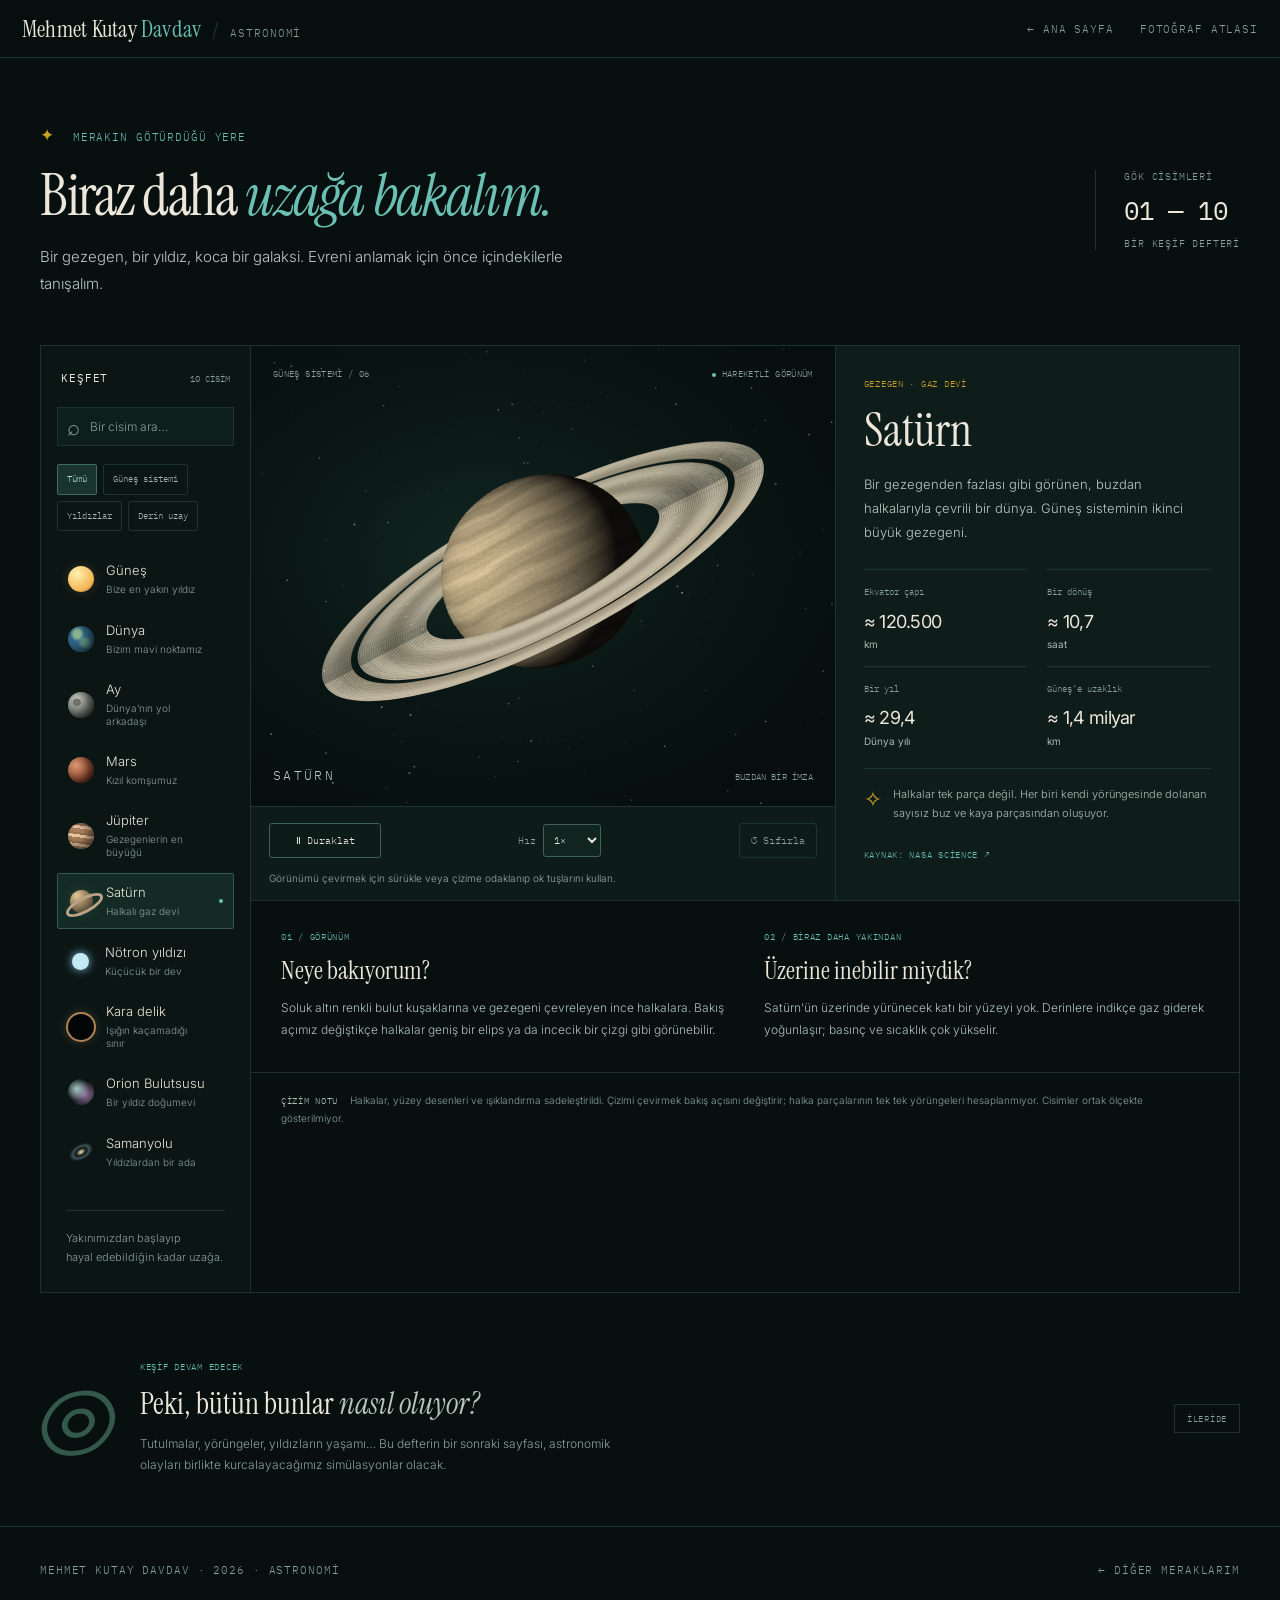
==== astronomi/index.html @ 4fe9de41 "Bağımsız animasyonlu astronomi bölümü ekle" ====
<!doctype html>
<html lang="tr">
<head>
  <meta charset="utf-8">
  <meta name="viewport" content="width=device-width,initial-scale=1">
  <meta name="description" content="Gezegenlerden galaksilere: gök cisimlerini hareketli, etkileşimli çizimler ve anlaşılır Türkçe açıklamalarla keşfet.">
  <meta name="theme-color" content="#07100F">
  <title>Astronomi — Kutay</title>
  <link rel="preconnect" href="https://fonts.googleapis.com">
  <link rel="preconnect" href="https://fonts.gstatic.com" crossorigin>
  <link href="https://fonts.googleapis.com/css2?family=IBM+Plex+Mono:wght@400;500&family=Instrument+Serif:ital@0;1&family=Inter:wght@300;400;500&display=swap" rel="stylesheet">
  <link rel="stylesheet" href="../ortak/tema.css">
  <link rel="stylesheet" href="astronomi.css">
  <script defer src="../ortak/ayarlar.js"></script>
  <script defer src="cisimler.js"></script>
  <script defer src="sahne.js"></script>
  <script defer src="astronomi.js"></script>
</head>
<body class="astronomi">
  <a class="astro-skip" href="#gozlem">Gözlem alanına geç</a>
  <header class="topbar">
    <span class="marka">
      <a class="wordmark" href="../index.html" id="wordmark">Kutay</a>
      <span class="sep">/</span>
      <span class="sayfa">Astronomi</span>
    </span>
    <nav class="mono" aria-label="Site">
      <a href="../index.html">← Ana sayfa</a>
      <a class="astro-atlas-link" href="../atlas/index.html">Fotoğraf atlası</a>
    </nav>
  </header>

  <main class="astro-main">
    <section class="astro-intro" aria-labelledby="astro-title">
      <div>
        <p class="mono astro-eyebrow"><span aria-hidden="true">✦</span> Merakın götürdüğü yere</p>
        <h1 id="astro-title">Biraz daha <em>uzağa bakalım.</em></h1>
        <p>Bir gezegen, bir yıldız, koca bir galaksi. Evreni anlamak için önce içindekilerle tanışalım.</p>
      </div>
      <div class="astro-edition mono"><span>GÖK CİSİMLERİ</span><strong>01 — 10</strong><span>Bir keşif defteri</span></div>
    </section>

    <section class="astro-workspace" aria-label="Gök cismi kütüphanesi">
      <aside class="astro-library" aria-labelledby="library-title">
        <div class="astro-library-heading"><h2 class="mono" id="library-title">Keşfet</h2><span class="mono" id="object-count" role="status">10 cisim</span></div>
        <label class="astro-sr-only" for="object-search">Gök cismi ara</label>
        <div class="astro-search"><span aria-hidden="true">⌕</span><input id="object-search" type="search" placeholder="Bir cisim ara…" autocomplete="off"></div>
        <div class="astro-filters" id="category-filters" aria-label="Cisim kategorileri"></div>
        <ul class="astro-object-list" id="object-list" aria-label="Gök cisimleri"></ul>
        <div class="astro-empty" id="empty-state" hidden><p>Bu aramada bir cisim bulunamadı.</p><button type="button" class="btn tiny" id="clear-filters">Aramayı temizle</button></div>
        <p class="astro-library-note">Yakınımızdan başlayıp<br>hayal edebildiğin kadar uzağa.</p>
      </aside>

      <div class="astro-observation" id="gozlem">
        <div class="astro-object-layout">
          <figure class="astro-figure">
            <div class="astro-stage" id="stage">
              <div class="astro-stage-top mono"><span id="scene-category">Güneş sistemi / 06</span><span class="astro-status" id="animation-status">Temsili görünüm</span></div>
              <div class="astro-poster" id="scene-poster" role="img" aria-label="Halkalarıyla Satürn'ün temsili çizimi"><span></span></div>
              <canvas id="space-canvas" width="640" height="540" tabindex="0" aria-label="Satürn'ün etkileşimli temsili görünümü" aria-describedby="scene-help model-note" hidden>Gök cisminin açıklaması ve özellikleri bu çizimin yanında yer alıyor.</canvas>
              <div class="astro-stage-bottom"><span class="mono" id="scene-name">SATÜRN</span><span class="mono" id="scene-caption">Halkalı gaz devi</span></div>
            </div>
            <figcaption class="astro-controls">
              <div class="astro-control-row">
                <button class="btn astro-play" id="toggle-animation" type="button" disabled>Animasyonu başlat</button>
                <label for="animation-speed">Hız <select id="animation-speed" disabled><option value="0.5">0,5×</option><option value="1" selected>1×</option><option value="2">2×</option></select></label>
                <button class="btn astro-reset" id="reset-view" type="button" disabled title="Başlangıç görünümüne dön">↺ Sıfırla</button>
              </div>
              <p id="scene-help">Görünümü çevirmek için sürükle veya çizime odaklanıp ok tuşlarını kullan.</p>
            </figcaption>
          </figure>

          <article class="astro-details" aria-labelledby="object-title">
            <p class="mono astro-object-type" id="object-type">Gezegen · gaz devi</p>
            <h2 id="object-title">Satürn</h2>
            <p class="astro-object-intro" id="object-intro">Bir gezegenden fazlası gibi görünen, buzdan halkalarıyla çevrili bir dünya. Güneş sisteminin ikinci büyük gezegeni.</p>
            <dl class="astro-facts" id="object-facts">
              <div><dt>Ekvator çapı</dt><dd>≈ 120.500 <small>km</small></dd></div>
              <div><dt>Bir dönüş</dt><dd>≈ 10,7 <small>saat</small></dd></div>
              <div><dt>Bir yıl</dt><dd>≈ 29,4 <small>Dünya yılı</small></dd></div>
              <div><dt>Güneş’e uzaklık</dt><dd>≈ 1,4 milyar <small>km</small></dd></div>
            </dl>
            <div class="astro-fact-note"><span aria-hidden="true">✧</span><p id="object-highlight">Halkalar tek parça değil. Her biri kendi yörüngesinde dolanan sayısız buz ve kaya parçasından oluşuyor.</p></div>
            <a class="astro-source mono" id="object-source" href="https://science.nasa.gov/saturn/facts/" target="_blank" rel="noopener noreferrer">Kaynak: NASA Science ↗</a>
          </article>
        </div>

        <div class="astro-reading">
          <section aria-labelledby="appearance-title"><p class="mono astro-section-index">01 / Görünüm</p><h3 id="appearance-title">Neye bakıyorum?</h3><p id="object-appearance">Soluk altın renkli bulut kuşaklarına ve gezegeni çevreleyen ince halkalara. Halkaların eğimi, onları bazen geniş bir elips, bazen incecik bir çizgi gibi görmemize neden olur.</p></section>
          <section aria-labelledby="explanation-title"><p class="mono astro-section-index">02 / Biraz daha yakından</p><h3 id="explanation-title">Üzerine inebilir miydik?</h3><p id="object-explanation">Satürn’ün üzerinde yürünecek katı bir yüzeyi yok. Derinlere indikçe gaz giderek yoğunlaşır; basınç ve sıcaklık çok yükselir.</p></section>
        </div>
        <p class="astro-model-note" id="model-note"><span class="mono">Çizim notu</span> <span id="object-model-note">Renkler, boyutlar ve hareketler anlatım için sadeleştirildi. Cisimler ortak ölçekte değil; hızlar gerçek zamanlı değil.</span></p>
        <p class="astro-sr-only" id="selection-status" role="status" aria-live="polite"></p>
      </div>
    </section>

    <noscript><p class="astro-notice">Şu anda Satürn’ün sabit çizimi ve bilgileri açık. Diğer cisimleri seçmek ve animasyonları çalıştırmak için tarayıcında JavaScript’i etkinleştir.</p></noscript>
    <section class="astro-future" aria-labelledby="future-title">
      <span class="astro-orbits" aria-hidden="true">◎</span>
      <div><p class="mono">Keşif devam edecek</p><h2 id="future-title">Peki, bütün bunlar <em>nasıl oluyor?</em></h2><p>Tutulmalar, yörüngeler, yıldızların yaşamı… Bu defterin bir sonraki sayfası, astronomik olayları birlikte kurcalayacağımız simülasyonlar olacak.</p></div>
      <span class="mono astro-coming">İleride</span>
    </section>
  </main>
  <footer class="astro-footer"><span class="mono" id="astro-credit">Kutay · Astronomi</span><a class="mono" href="../index.html">← Diğer meraklarım</a></footer>
</body>
</html>
---- ortak/tema.css ----
/* ============================================================
   ORTAK TEMA
   Sitedeki her sayfa ve her araç bunu kullanır.
   Yeni bir araç eklerken sadece şu satırı koy:
     <link rel="stylesheet" href="../ortak/tema.css">
   ============================================================ */

:root{
  --void:#07100F;
  --ground:#0C1918;
  --line:#1E3230;
  --paper:#ECE7DA;
  --muted:#8AA09C;
  --hydro:#6BC0B4;
  --gold:#C9A227;
  --yesil:#5FBF6A;
  --nav-h:58px;
  --grain:url("data:image/svg+xml,%3Csvg xmlns='http://www.w3.org/2000/svg' width='140' height='140'%3E%3Cfilter id='n'%3E%3CfeTurbulence type='fractalNoise' baseFrequency='0.9' numOctaves='3'/%3E%3C/filter%3E%3Crect width='140' height='140' filter='url(%23n)' opacity='0.4'/%3E%3C/svg%3E");
}

*{box-sizing:border-box}
html{scroll-behavior:smooth}
html,body{margin:0;padding:0}
body{
  background:var(--void);
  color:var(--paper);
  font-family:"Inter",system-ui,sans-serif;
  font-weight:300;
  -webkit-font-smoothing:antialiased;
}
a{color:inherit}
::selection{background:var(--hydro);color:var(--void)}
:focus-visible{outline:2px solid var(--gold);outline-offset:3px}

/* --- yazı --- */
.mono{
  font-family:"IBM Plex Mono",ui-monospace,monospace;
  font-size:11px;letter-spacing:.08em;text-transform:uppercase;color:var(--muted);
}
.serif{font-family:"Instrument Serif",serif;font-weight:400}
.tag{color:var(--gold)}

/* --- üst çubuk --- */
.topbar{
  position:sticky;top:0;z-index:600;height:var(--nav-h);
  display:flex;align-items:center;justify-content:space-between;
  padding:0 22px;background:rgba(7,16,15,.86);backdrop-filter:blur(10px);
  border-bottom:1px solid var(--line);
}
.wordmark{font-family:"Instrument Serif",serif;font-size:23px;letter-spacing:.01em;text-decoration:none}
.wordmark em{font-style:normal;color:var(--hydro)}
.marka{display:flex;align-items:baseline;gap:11px;min-width:0}
.marka .sep{color:var(--line);font-size:20px;flex:none}
.marka .sayfa{font-family:"IBM Plex Mono",ui-monospace,monospace;font-size:11px;letter-spacing:.08em;
  text-transform:uppercase;color:var(--muted);white-space:nowrap}
.topbar nav{display:flex;gap:26px}
.topbar nav a{text-decoration:none;transition:color .2s}
.topbar nav a:hover{color:var(--hydro)}
.topbar nav a[aria-current="page"]{color:var(--paper)}

/* --- düğmeler --- */
.btn{
  font-family:"IBM Plex Mono",monospace;font-size:11px;letter-spacing:.08em;text-transform:uppercase;
  background:none;border:1px solid var(--line);color:var(--muted);border-radius:999px;
  padding:9px 16px;cursor:pointer;transition:.18s;text-decoration:none;display:inline-block;
}
.btn:hover{background:var(--paper);color:var(--void);border-color:var(--paper)}
.btn.filled{background:var(--hydro);border-color:var(--hydro);color:var(--void);font-weight:500}
.btn.filled:hover{background:var(--paper);border-color:var(--paper)}
.btn.tiny{padding:5px 11px;font-size:10px}
.btn:disabled{opacity:.5;cursor:default}

/* --- kart ızgarası: bölümler ve araçlar bunu kullanır --- */
.grid{
  display:grid;grid-template-columns:repeat(auto-fit,minmax(260px,1fr));
  gap:1px;background:var(--line);border:1px solid var(--line);
}
.cell{
  background:var(--ground);padding:26px 24px 30px;
  display:block;text-decoration:none;color:inherit;transition:background .2s;
}
a.cell:hover{background:#122423}
a.cell:hover .arrow{transform:translateX(5px)}
.arrow{display:inline-block;color:var(--hydro);transition:transform .2s}
.cell h3{font-size:17px;font-weight:400;margin:12px 0 8px}
.cell p{font-size:14px;line-height:1.6;color:var(--muted);margin:0}
.cell.is-soon{opacity:.5}
.cell.is-soon .tag{color:var(--muted)}

/* --- form alanları --- */
input,textarea{
  background:var(--ground);border:1px solid var(--line);color:var(--paper);
  border-radius:3px;padding:8px 11px;font:inherit;font-size:14px;width:100%;
}
input:focus,textarea:focus{border-color:var(--hydro);outline:none}
label{font-family:"IBM Plex Mono",monospace;font-size:10px;letter-spacing:.08em;text-transform:uppercase;color:var(--muted)}

/* --- alt bilgi --- */
footer{
  padding:36px 22px 60px;display:flex;flex-wrap:wrap;gap:16px;
  justify-content:space-between;border-top:1px solid var(--line);
}

/* --- harita (Leaflet kullanan her araç) --- */
.leaflet-tile-pane{filter:invert(1) hue-rotate(185deg) brightness(.93) contrast(.86) saturate(.55)}
.leaflet-container{background:var(--ground);font-family:"IBM Plex Mono",monospace}
.leaflet-control-attribution{background:rgba(7,16,15,.85)!important;color:var(--muted)!important;font-size:10px!important}
.leaflet-control-attribution a{color:var(--muted)!important}
.leaflet-bar a{background:var(--ground)!important;color:var(--paper)!important;border-color:var(--line)!important}

@media (max-width:640px){
  .wordmark{font-size:18px}
  .marka{gap:8px}
  .marka .sayfa{font-size:10px}
  .topbar{padding:0 16px;gap:12px}
  .topbar nav{gap:14px}
}

@media (prefers-reduced-motion:reduce){
  html{scroll-behavior:auto}
  *{transition:none!important;animation:none!important}
}
---- astronomi/astronomi.css ----
/* Yalnızca astronomi sayfası. Ortak tema ve fotoğraf sayfaları değişmez. */
.astronomi [hidden]{display:none!important}
.astronomi button,.astronomi select{font:inherit}
.astronomi button{touch-action:manipulation}
.astro-main,.astro-footer{max-width:1440px;margin:0 auto}
.astro-main{padding:0 40px}
.astro-skip{position:fixed;top:-80px;left:20px;z-index:1000;padding:12px;background:var(--paper);color:var(--void)}
.astro-skip:focus{top:10px}
.astro-sr-only{position:absolute;width:1px;height:1px;padding:0;margin:-1px;overflow:hidden;clip:rect(0,0,0,0);white-space:nowrap;border:0}
.astro-intro{display:flex;align-items:center;justify-content:space-between;gap:30px;padding:66px 0 48px}
.astro-eyebrow{margin:0 0 20px;color:var(--hydro)}
.astro-eyebrow span{margin-right:10px;color:var(--gold);font-size:17px}
.astro-intro h1{font-family:"Instrument Serif",Georgia,serif;font-size:clamp(42px,4.5vw,68px);font-weight:400;letter-spacing:-.025em;line-height:1.05;margin:0 0 18px}
.astro-intro h1 em{color:var(--hydro);font-weight:400}
.astro-intro p:not(.mono){font-size:15px;line-height:1.75;color:#B9C7C3;max-width:62ch;margin:0}
.astro-edition{display:flex;flex-direction:column;gap:10px;flex-shrink:0;padding-left:28px;border-left:1px solid var(--line);font-size:10px}
.astro-edition strong{font-size:26px;font-weight:400;color:var(--paper);letter-spacing:-.05em}
.astro-workspace{display:grid;grid-template-columns:210px minmax(0,1fr);border:1px solid var(--line);scroll-margin-top:80px}
.astro-library{padding:25px 16px;border-right:1px solid var(--line);background:#0A1514;min-width:0}
.astro-library-heading{display:flex;align-items:baseline;justify-content:space-between;gap:8px;margin:0 4px 22px}
.astro-library-heading h2{margin:0;color:var(--paper);font-weight:400}
.astro-library-heading span{font-size:9px;letter-spacing:0}
.astro-search{position:relative;margin-bottom:18px}
.astro-search>span{position:absolute;top:7px;left:10px;font-size:22px;color:var(--muted)}
.astro-search input{padding:11px 10px 11px 32px;border-radius:0;font-size:12px;background:#0E1E1C}
.astro-search input::placeholder{color:#8AA09C;opacity:1}
.astro-filters{display:flex;gap:6px;flex-wrap:wrap;margin-bottom:20px}
.astronomi .astro-filter{font-family:"IBM Plex Mono",monospace;font-size:9px;line-height:1.4;padding:8px 9px;border:1px solid var(--line);background:transparent;color:#A5B5B0;cursor:pointer;border-radius:2px}
.astro-filter:hover{border-color:var(--muted);color:var(--paper)}
.astronomi .astro-filter[aria-pressed="true"]{background:#19332E;border-color:#416C60;color:#A9E1D0}
.astro-object-list{list-style:none;margin:0;padding:0;display:flex;flex-direction:column;gap:4px}
.astro-object-list li{min-width:0}
.astronomi .astro-object-button{display:flex;align-items:center;gap:12px;width:100%;min-height:56px;padding:9px 10px;border:1px solid transparent;border-radius:2px;text-align:left;background:transparent;color:var(--paper);font-size:13px;cursor:pointer}
.astro-object-button:hover{background:#112420}
.astronomi .astro-object-button[aria-pressed="true"]{background:#142A25;border-color:#36594C}
.astro-object-button[aria-pressed="true"] .astro-mini{box-shadow:0 0 16px #AFCBAB24}
.astro-object-button>span:nth-child(2){min-width:0}
.astro-object-button small{display:block;font-size:10px;color:var(--muted);margin-top:5px;line-height:1.3}
.astro-selected-dot{margin-left:auto;flex:none;width:4px;height:4px;background:var(--hydro);border-radius:50%;opacity:0}
[aria-pressed="true"]>.astro-selected-dot{opacity:1}
.astro-mini{position:relative;flex:none;width:26px;height:26px;border-radius:50%;background:radial-gradient(circle at 30% 25%,#E5C593,#7F6B4C 55%,#181E18);box-shadow:inset -5px -3px 8px #0008}
.astro-mini[data-kind="sun"]{background:radial-gradient(circle at 35% 30%,#FFF1AF,#F4B758 65%,#B76828);box-shadow:0 0 12px #EBA35A30}
.astro-mini[data-kind="earth"]{background:radial-gradient(ellipse at 36% 30%,#8BB291 0 15%,transparent 30%),radial-gradient(ellipse at 65% 64%,#629789 0 15%,transparent 29%),#30698A}
.astro-mini[data-kind="moon"]{background:radial-gradient(circle at 34% 40%,#6F7470 0 16%,transparent 18%),radial-gradient(circle at 34% 25%,#C1C5B9,#686F69 65%,#18211D)}
.astro-mini[data-kind="mars"]{background:radial-gradient(circle at 30% 30%,#D99772,#994E34 60%,#281B16)}
.astro-mini[data-kind="jupiter"]{background:repeating-linear-gradient(8deg,#A9815B 0 4px,#E6C69F 4px 7px,#997050 7px 9px)}
.astro-mini[data-kind="saturn"]{width:23px;height:23px;margin-left:2px;margin-right:1px}
.astro-mini[data-kind="saturn"]::after{content:"";position:absolute;width:35px;height:10px;border:3px solid #B9A487;border-radius:50%;left:-6px;top:7px;transform:rotate(-28deg)}
.astro-mini[data-kind="neutron"]{width:17px;height:17px;margin:4px;background:#C3EAF4;box-shadow:0 0 10px #88BDDF}
.astro-mini[data-kind="blackhole"]{background:#010505;box-shadow:0 0 0 2px #B08257,0 0 12px #C2824F66}
.astro-mini[data-kind="nebula"]{background:radial-gradient(ellipse at 34% 38%,#A2C8C1,transparent 50%),radial-gradient(ellipse at 65% 60%,#926D98,transparent 65%);box-shadow:none}
.astro-mini[data-kind="galaxy"]{background:radial-gradient(ellipse,#F7E6BC,transparent 30%,#7C9A9E77 48%,transparent 70%);transform:rotate(-30deg) scaleY(.6);box-shadow:none}
.astro-library-note{font-size:11px;line-height:1.7;color:var(--muted);margin:30px 9px 0;padding-top:18px;border-top:1px solid var(--line)}
.astro-empty{font-size:12px;line-height:1.6;padding:6px}
.astro-observation{min-width:0;scroll-margin-top:76px}
.astro-object-layout{display:grid;grid-template-columns:minmax(0,1.45fr) minmax(280px,1fr)}
.astro-figure{margin:0;min-width:0;border-right:1px solid var(--line);display:flex;flex-direction:column}
.astro-stage{position:relative;min-height:425px;flex:1;overflow:hidden;background:radial-gradient(ellipse at 40% 45%,#122521 0,#0A1715 40%,#060F0E 80%)}
.astro-stage-top,.astro-stage-bottom{position:absolute;left:22px;right:22px;display:flex;align-items:center;justify-content:space-between;gap:10px;z-index:1;pointer-events:none}
.astro-stage-top{top:22px;font-size:9px;letter-spacing:.04em}
.astro-status::before{content:"";display:inline-block;width:4px;height:4px;background:var(--hydro);margin-right:6px;border-radius:50%}
.astro-stage-bottom{bottom:22px;align-items:baseline}
.astro-stage-bottom>span:first-child{color:#BCCBC2;font-size:13px;letter-spacing:.18em}
.astro-stage-bottom>span:last-child{font-size:9px;letter-spacing:.02em;text-align:right;max-width:50%}
#space-canvas{display:block;width:100%;height:100%;position:absolute;inset:0;cursor:grab;touch-action:pan-y}
#space-canvas:active{cursor:grabbing}
#space-canvas:focus-visible{outline-offset:-5px}
.astro-poster{position:absolute;inset:0;display:grid;place-items:center}
.astro-poster p{max-width:35ch;padding:24px;font-size:14px;line-height:1.8;color:var(--muted);text-align:center}
.astro-poster>span{width:38%;aspect-ratio:1;border-radius:50%;background:repeating-linear-gradient(8deg,#D4BB8C 0 8px,#BFAC89 9px 12px,#AFA283 13px 16px);box-shadow:inset -30px -25px 55px #000B;transform:rotate(-24deg);position:relative}
.astro-poster>span::after{content:"";position:absolute;inset:30% -56%;border:22px solid #BBAE8B;border-radius:50%;box-shadow:0 0 0 3px #83785D,inset 0 0 0 3px #D2C7AA}
.astro-controls{padding:16px 18px 14px;background:#0D1C19;border-top:1px solid var(--line)}
.astro-control-row{display:flex;align-items:center;justify-content:space-between;gap:8px;flex-wrap:wrap}
.astronomi .astro-controls button{font-family:"IBM Plex Mono",monospace;font-size:10px;letter-spacing:0;padding:9px 11px;text-transform:none;border-radius:3px;min-height:35px}
.astronomi .astro-play{color:var(--paper);border-color:#3F6256;min-width:112px}
.astro-controls label{display:flex;align-items:center;gap:7px;letter-spacing:0;font-size:10px;text-transform:none}
.astronomi .astro-controls select{color:var(--paper);background:#10251F;border:1px solid #3F6256;border-radius:3px;font-family:"IBM Plex Mono",monospace;font-size:10px;padding:8px 6px;cursor:pointer}
.astro-controls p{font-size:10px;line-height:1.6;color:#9BADAA;margin:12px 0 0}
.astro-details{background:#0E1D1A;padding:32px 28px;min-width:0}
.astro-object-type{font-size:9px;color:var(--gold);letter-spacing:.08em;margin:0 0 18px}
.astro-details h2{font-family:"Instrument Serif",Georgia,serif;font-weight:400;font-size:clamp(38px,3.7vw,54px);line-height:1;margin:0 0 18px;overflow-wrap:break-word}
.astro-object-intro{font-size:13px;line-height:1.85;color:#BAC9C2;margin:0 0 25px}
.astro-facts{display:grid;grid-template-columns:1fr 1fr;gap:0 20px;margin:0}
.astro-facts>div{padding:15px 0;border-top:1px solid var(--line);min-width:0}
.astro-facts dt{font-family:"IBM Plex Mono",monospace;font-size:9px;color:var(--muted);margin-bottom:9px;line-height:1.6}
.astro-facts dd{font-size:18px;line-height:1.4;font-weight:400;margin:0;letter-spacing:-.04em;overflow-wrap:anywhere}
.astro-facts small{display:block;color:#A6B9B0;font-size:10px;letter-spacing:0;margin-top:3px}
.astro-fact-note{display:flex;gap:11px;padding:16px 0 18px;margin-top:5px;border-top:1px solid var(--line)}
.astro-fact-note>span{color:var(--gold);font-size:22px;line-height:1.3}
.astro-fact-note p{font-size:11px;line-height:1.8;color:#ACBFB5;margin:0}
.astro-source{font-size:9px;text-decoration:none;color:var(--hydro);display:inline-block;padding:5px 0;line-height:1.6}
.astro-source:hover{text-decoration:underline}
.astro-reading{display:grid;grid-template-columns:1fr 1fr;gap:38px;padding:30px;border-top:1px solid var(--line)}
.astro-section-index{color:var(--hydro);font-size:9px;margin:0 0 12px}
.astro-reading h3{font-family:"Instrument Serif",Georgia,serif;font-size:25px;font-weight:400;margin:0 0 10px}
.astro-reading section>p:last-child{color:#AFC0B8;font-size:12px;line-height:1.9;margin:0}
.astro-model-note{font-size:10px;line-height:1.8;color:#8CA399;margin:0;padding:18px 30px;border-top:1px solid var(--line)}
.astro-model-note .mono{color:#ABBFB4;font-size:9px;margin-right:9px}
.astro-future{display:flex;gap:30px;align-items:center;padding:44px 0 50px;margin-top:24px}
.astro-orbits{font-family:Georgia,serif;flex:none;font-size:80px;line-height:1;color:#34594B;transform:rotate(-30deg) scaleX(1.25)}
.astro-future .mono{font-size:9px;margin:0 0 12px;color:var(--hydro)}
.astro-future h2{font-family:"Instrument Serif",Georgia,serif;font-size:30px;font-weight:400;margin:0 0 10px}
.astro-future h2 em{font-weight:400;color:#B6C6BA}
.astro-future p:not(.mono){color:var(--muted);font-size:12px;line-height:1.8;max-width:72ch;margin:0}
.astro-future .astro-coming{margin:0 0 0 auto;border:1px solid var(--line);padding:8px 12px;color:var(--muted);flex:none}
.astro-footer{padding-left:40px;padding-right:40px}
.astro-footer a{text-decoration:none}
.astronomi .marka{overflow:hidden}
.astronomi .wordmark{white-space:nowrap;overflow:hidden;text-overflow:ellipsis}
.astronomi .topbar nav{flex-shrink:0}
.astro-notice{padding:20px;border:1px solid var(--line);font-size:14px;line-height:1.8}
@media(min-width:1500px){.astro-stage{min-height:495px}.astro-details{padding:38px 32px}}
@media(max-width:1190px){.astro-main{padding:0 24px}.astro-workspace{grid-template-columns:185px minmax(0,1fr)}.astro-library{padding:22px 12px}.astro-object-layout{grid-template-columns:minmax(0,1fr)}.astro-figure{border-right:0}.astro-stage{min-height:430px}.astro-details{border-top:1px solid var(--line)}.astro-details h2{font-size:44px}.astro-facts{grid-template-columns:repeat(4,1fr)}.astro-details{padding:28px}.astro-object-intro{max-width:65ch}.astro-fact-note{padding-bottom:10px}.astro-object-button small{font-size:9px}.astro-object-button{gap:10px}.astro-reading{gap:25px;padding:28px}}
@media(max-width:700px){.astro-main{padding:0 16px}.astro-atlas-link{display:none}.astronomi .marka .sayfa{font-size:9px}.astronomi .wordmark{font-size:17px}.astronomi .topbar nav{font-size:9px}.astro-intro{padding:40px 0 30px}.astro-intro h1{font-size:46px;max-width:12ch;line-height:1.02}.astro-intro h1 em{display:block}.astro-intro p:not(.mono){font-size:13px;max-width:42ch}.astro-eyebrow{font-size:9px;margin-bottom:17px}.astro-edition{display:none}.astro-workspace{grid-template-columns:minmax(0,1fr)}.astro-library{padding:18px 14px 12px;border-right:0;border-bottom:1px solid var(--line)}.astro-library-heading{margin-bottom:14px}.astro-search{margin-bottom:12px}.astro-filters{margin-bottom:13px}.astronomi .astro-filter{padding:9px 10px}.astro-object-list{flex-direction:row;overflow-x:auto;padding-bottom:8px;scrollbar-color:#36594C #0A1514;scrollbar-width:thin}.astro-object-list li{flex:none}.astronomi .astro-object-button{min-width:115px;min-height:53px;padding:8px 12px}.astro-object-button small,.astro-selected-dot{display:none}.astro-library-note{display:none}.astro-stage{min-height:360px}.astro-stage-top,.astro-stage-bottom{left:17px;right:17px}.astro-stage-top{font-size:8px}.astro-details{padding:26px 20px}.astro-details h2{font-size:46px}.astro-facts{grid-template-columns:1fr 1fr}.astro-facts dd{font-size:20px}.astro-object-intro{font-size:13px}.astro-reading{grid-template-columns:1fr;gap:25px;padding:25px 20px}.astro-model-note{padding:18px 20px}.astro-future{gap:16px;align-items:flex-start;padding:24px 0 35px}.astro-orbits{font-size:44px;margin-top:20px}.astro-future h2{font-size:26px}.astro-future .astro-coming{display:none}.astro-footer{padding:28px 16px;gap:18px}.astro-footer .mono{font-size:9px}.astro-controls{padding:14px 12px}.astronomi .astro-controls button{font-size:9px;padding:9px}.astronomi .astro-play{min-width:105px}.astro-control-row{gap:5px}}
@media(prefers-reduced-motion:reduce){.astronomi{scroll-behavior:auto}.astro-observation{scroll-behavior:auto}}
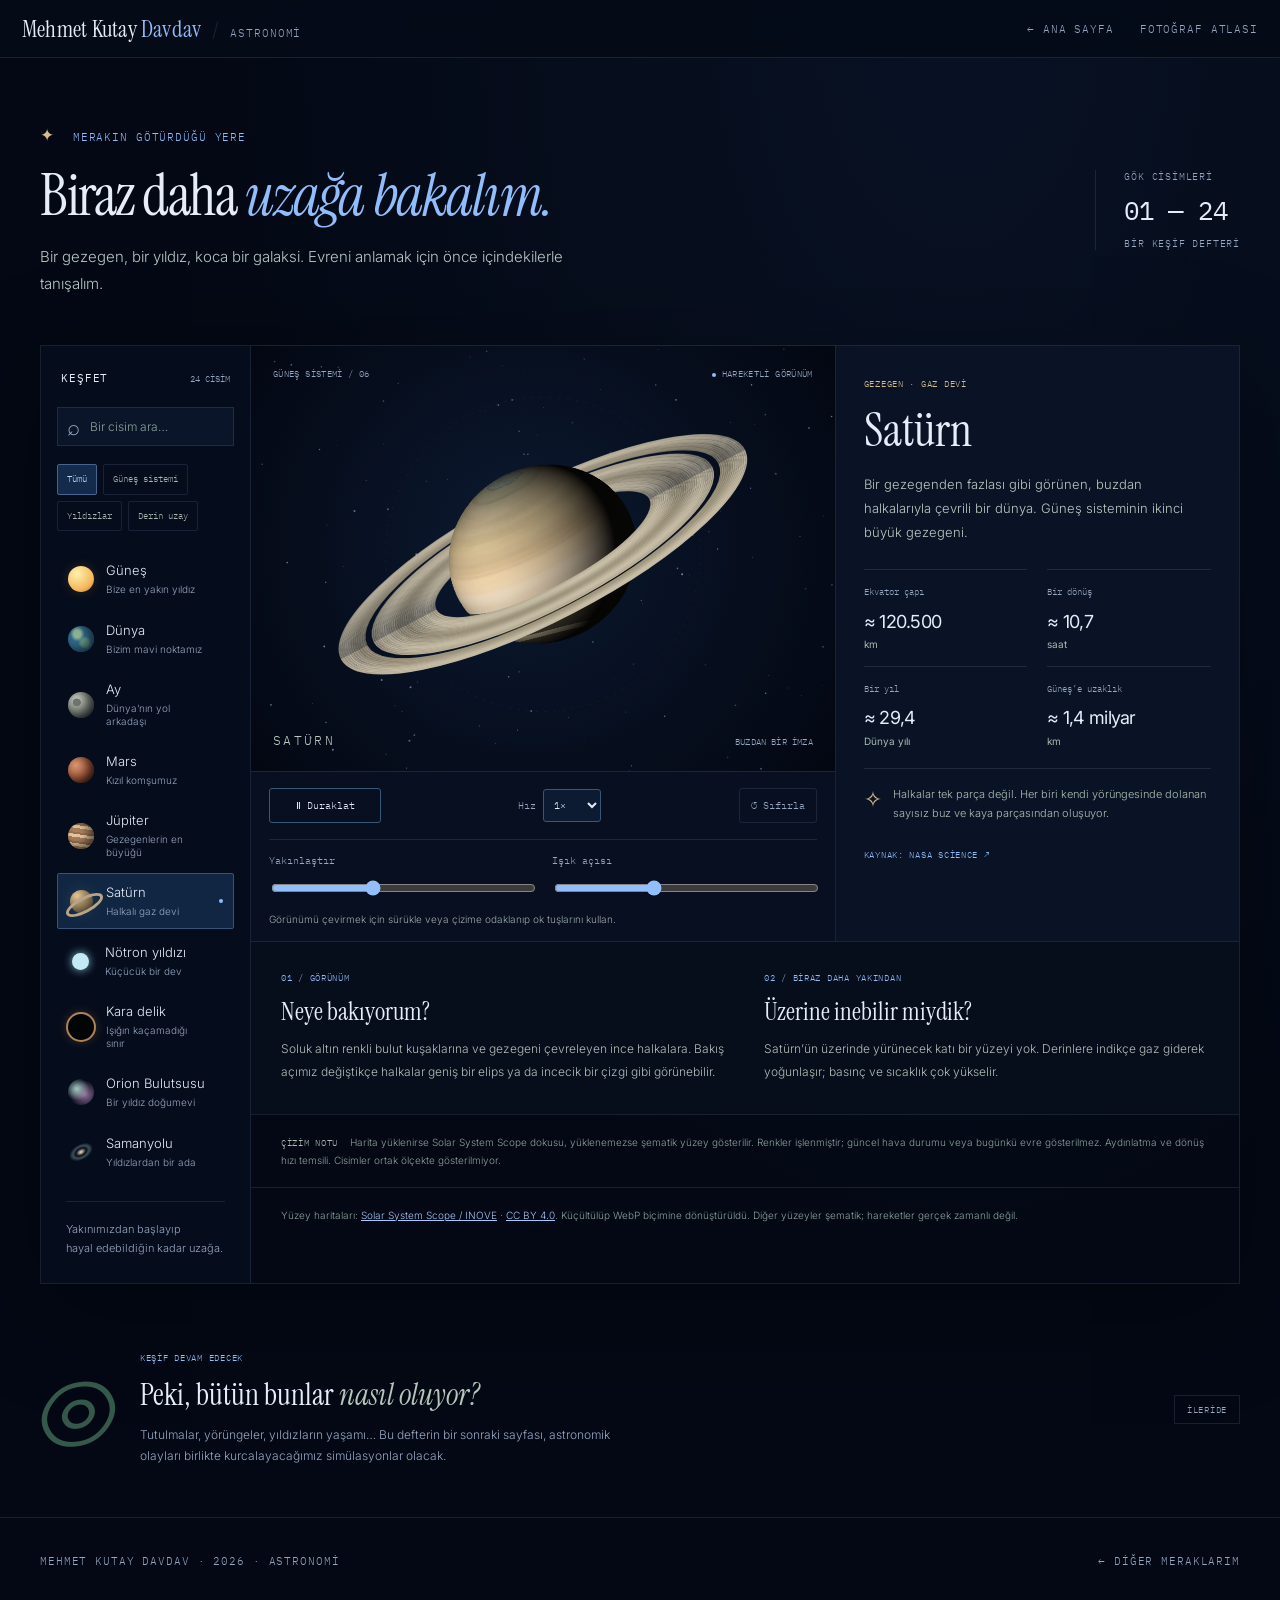
==== commit d2bc951a: "Astronomi: 24 cisim, yüzey haritaları ve derin uzay teması" ====
--- a/astronomi/index.html
+++ b/astronomi/index.html
@@ -4,7 +4,7 @@
   <meta charset="utf-8">
   <meta name="viewport" content="width=device-width,initial-scale=1">
   <meta name="description" content="Gezegenlerden galaksilere: gök cisimlerini hareketli, etkileşimli çizimler ve anlaşılır Türkçe açıklamalarla keşfet.">
-  <meta name="theme-color" content="#07100F">
+  <meta name="theme-color" content="#030814">
   <title>Astronomi — Kutay</title>
   <link rel="preconnect" href="https://fonts.googleapis.com">
   <link rel="preconnect" href="https://fonts.gstatic.com" crossorigin>
@@ -13,6 +13,7 @@
   <link rel="stylesheet" href="astronomi.css">
   <script defer src="../ortak/ayarlar.js"></script>
   <script defer src="cisimler.js"></script>
+  <script defer src="dokular.js"></script>
   <script defer src="sahne.js"></script>
   <script defer src="astronomi.js"></script>
 </head>
@@ -37,12 +38,12 @@
         <h1 id="astro-title">Biraz daha <em>uzağa bakalım.</em></h1>
         <p>Bir gezegen, bir yıldız, koca bir galaksi. Evreni anlamak için önce içindekilerle tanışalım.</p>
       </div>
-      <div class="astro-edition mono"><span>GÖK CİSİMLERİ</span><strong>01 — 10</strong><span>Bir keşif defteri</span></div>
+      <div class="astro-edition mono"><span>GÖK CİSİMLERİ</span><strong id="catalog-total">01 — 24</strong><span>Bir keşif defteri</span></div>
     </section>
 
     <section class="astro-workspace" aria-label="Gök cismi kütüphanesi">
       <aside class="astro-library" aria-labelledby="library-title">
-        <div class="astro-library-heading"><h2 class="mono" id="library-title">Keşfet</h2><span class="mono" id="object-count" role="status">10 cisim</span></div>
+        <div class="astro-library-heading"><h2 class="mono" id="library-title">Keşfet</h2><span class="mono" id="object-count" role="status">24 cisim</span></div>
         <label class="astro-sr-only" for="object-search">Gök cismi ara</label>
         <div class="astro-search"><span aria-hidden="true">⌕</span><input id="object-search" type="search" placeholder="Bir cisim ara…" autocomplete="off"></div>
         <div class="astro-filters" id="category-filters" aria-label="Cisim kategorileri"></div>
@@ -65,6 +66,10 @@
                 <button class="btn astro-play" id="toggle-animation" type="button" disabled>Animasyonu başlat</button>
                 <label for="animation-speed">Hız <select id="animation-speed" disabled><option value="0.5">0,5×</option><option value="1" selected>1×</option><option value="2">2×</option></select></label>
                 <button class="btn astro-reset" id="reset-view" type="button" disabled title="Başlangıç görünümüne dön">↺ Sıfırla</button>
+              </div>
+              <div class="astro-adjustments">
+                <label>Yakınlaştır <input id="scene-zoom" type="range" min="0.7" max="1.5" step="0.05" value="1" disabled></label>
+                <label id="phase-control">Işık açısı <input id="scene-phase" type="range" min="-2.5" max="2.5" step="0.05" value="-0.65" disabled></label>
               </div>
               <p id="scene-help">Görünümü çevirmek için sürükle veya çizime odaklanıp ok tuşlarını kullan.</p>
             </figcaption>
@@ -90,7 +95,8 @@
           <section aria-labelledby="explanation-title"><p class="mono astro-section-index">02 / Biraz daha yakından</p><h3 id="explanation-title">Üzerine inebilir miydik?</h3><p id="object-explanation">Satürn’ün üzerinde yürünecek katı bir yüzeyi yok. Derinlere indikçe gaz giderek yoğunlaşır; basınç ve sıcaklık çok yükselir.</p></section>
         </div>
         <p class="astro-model-note" id="model-note"><span class="mono">Çizim notu</span> <span id="object-model-note">Renkler, boyutlar ve hareketler anlatım için sadeleştirildi. Cisimler ortak ölçekte değil; hızlar gerçek zamanlı değil.</span></p>
-        <p class="astro-sr-only" id="selection-status" role="status" aria-live="polite"></p>
+        <p class="astro-model-note">Yüzey haritaları: <a href="https://www.solarsystemscope.com/textures/" target="_blank" rel="noopener noreferrer">Solar System Scope / INOVE</a> · <a href="https://creativecommons.org/licenses/by/4.0/">CC BY 4.0</a>. Küçültülüp WebP biçimine dönüştürüldü. Diğer yüzeyler şematik; hareketler gerçek zamanlı değil.</p>
+        <p class="astro-sr-only" id="selection-status"  role="status" aria-live="polite"></p>
       </div>
     </section>
 
--- a/astronomi/astronomi.css
+++ b/astronomi/astronomi.css
@@ -16,23 +16,23 @@
 .astro-edition{display:flex;flex-direction:column;gap:10px;flex-shrink:0;padding-left:28px;border-left:1px solid var(--line);font-size:10px}
 .astro-edition strong{font-size:26px;font-weight:400;color:var(--paper);letter-spacing:-.05em}
 .astro-workspace{display:grid;grid-template-columns:210px minmax(0,1fr);border:1px solid var(--line);scroll-margin-top:80px}
-.astro-library{padding:25px 16px;border-right:1px solid var(--line);background:#0A1514;min-width:0}
+.astro-library{padding:25px 16px;border-right:1px solid var(--line);background:#050C1B;min-width:0}
 .astro-library-heading{display:flex;align-items:baseline;justify-content:space-between;gap:8px;margin:0 4px 22px}
 .astro-library-heading h2{margin:0;color:var(--paper);font-weight:400}
 .astro-library-heading span{font-size:9px;letter-spacing:0}
 .astro-search{position:relative;margin-bottom:18px}
 .astro-search>span{position:absolute;top:7px;left:10px;font-size:22px;color:var(--muted)}
-.astro-search input{padding:11px 10px 11px 32px;border-radius:0;font-size:12px;background:#0E1E1C}
+.astro-search input{padding:11px 10px 11px 32px;border-radius:0;font-size:12px;background:#0B1529}
 .astro-search input::placeholder{color:#8AA09C;opacity:1}
 .astro-filters{display:flex;gap:6px;flex-wrap:wrap;margin-bottom:20px}
 .astronomi .astro-filter{font-family:"IBM Plex Mono",monospace;font-size:9px;line-height:1.4;padding:8px 9px;border:1px solid var(--line);background:transparent;color:#A5B5B0;cursor:pointer;border-radius:2px}
 .astro-filter:hover{border-color:var(--muted);color:var(--paper)}
-.astronomi .astro-filter[aria-pressed="true"]{background:#19332E;border-color:#416C60;color:#A9E1D0}
+.astronomi .astro-filter[aria-pressed="true"]{background:#142B4B;border-color:#44668C;color:#B9DAFF}
 .astro-object-list{list-style:none;margin:0;padding:0;display:flex;flex-direction:column;gap:4px}
 .astro-object-list li{min-width:0}
 .astronomi .astro-object-button{display:flex;align-items:center;gap:12px;width:100%;min-height:56px;padding:9px 10px;border:1px solid transparent;border-radius:2px;text-align:left;background:transparent;color:var(--paper);font-size:13px;cursor:pointer}
-.astro-object-button:hover{background:#112420}
-.astronomi .astro-object-button[aria-pressed="true"]{background:#142A25;border-color:#36594C}
+.astro-object-button:hover{background:#0D1E36}
+.astronomi .astro-object-button[aria-pressed="true"]{background:#112642;border-color:#345578}
 .astro-object-button[aria-pressed="true"] .astro-mini{box-shadow:0 0 16px #AFCBAB24}
 .astro-object-button>span:nth-child(2){min-width:0}
 .astro-object-button small{display:block;font-size:10px;color:var(--muted);margin-top:5px;line-height:1.3}
@@ -55,7 +55,7 @@
 .astro-observation{min-width:0;scroll-margin-top:76px}
 .astro-object-layout{display:grid;grid-template-columns:minmax(0,1.45fr) minmax(280px,1fr)}
 .astro-figure{margin:0;min-width:0;border-right:1px solid var(--line);display:flex;flex-direction:column}
-.astro-stage{position:relative;min-height:425px;flex:1;overflow:hidden;background:radial-gradient(ellipse at 40% 45%,#122521 0,#0A1715 40%,#060F0E 80%)}
+.astro-stage{position:relative;min-height:425px;flex:1;overflow:hidden;background:radial-gradient(ellipse at 40% 45%,#12213D 0,#070F22 40%,#020610 80%)}
 .astro-stage-top,.astro-stage-bottom{position:absolute;left:22px;right:22px;display:flex;align-items:center;justify-content:space-between;gap:10px;z-index:1;pointer-events:none}
 .astro-stage-top{top:22px;font-size:9px;letter-spacing:.04em}
 .astro-status::before{content:"";display:inline-block;width:4px;height:4px;background:var(--hydro);margin-right:6px;border-radius:50%}
@@ -69,14 +69,14 @@
 .astro-poster p{max-width:35ch;padding:24px;font-size:14px;line-height:1.8;color:var(--muted);text-align:center}
 .astro-poster>span{width:38%;aspect-ratio:1;border-radius:50%;background:repeating-linear-gradient(8deg,#D4BB8C 0 8px,#BFAC89 9px 12px,#AFA283 13px 16px);box-shadow:inset -30px -25px 55px #000B;transform:rotate(-24deg);position:relative}
 .astro-poster>span::after{content:"";position:absolute;inset:30% -56%;border:22px solid #BBAE8B;border-radius:50%;box-shadow:0 0 0 3px #83785D,inset 0 0 0 3px #D2C7AA}
-.astro-controls{padding:16px 18px 14px;background:#0D1C19;border-top:1px solid var(--line)}
+.astro-controls{padding:16px 18px 14px;background:#080F20;border-top:1px solid var(--line)}
 .astro-control-row{display:flex;align-items:center;justify-content:space-between;gap:8px;flex-wrap:wrap}
 .astronomi .astro-controls button{font-family:"IBM Plex Mono",monospace;font-size:10px;letter-spacing:0;padding:9px 11px;text-transform:none;border-radius:3px;min-height:35px}
-.astronomi .astro-play{color:var(--paper);border-color:#3F6256;min-width:112px}
+.astronomi .astro-play{color:var(--paper);border-color:#395878;min-width:112px}
 .astro-controls label{display:flex;align-items:center;gap:7px;letter-spacing:0;font-size:10px;text-transform:none}
-.astronomi .astro-controls select{color:var(--paper);background:#10251F;border:1px solid #3F6256;border-radius:3px;font-family:"IBM Plex Mono",monospace;font-size:10px;padding:8px 6px;cursor:pointer}
+.astronomi .astro-controls select{color:var(--paper);background:#0C1B32;border:1px solid #395878;border-radius:3px;font-family:"IBM Plex Mono",monospace;font-size:10px;padding:8px 6px;cursor:pointer}
 .astro-controls p{font-size:10px;line-height:1.6;color:#9BADAA;margin:12px 0 0}
-.astro-details{background:#0E1D1A;padding:32px 28px;min-width:0}
+.astro-details{background:#0A1325;padding:32px 28px;min-width:0}
 .astro-object-type{font-size:9px;color:var(--gold);letter-spacing:.08em;margin:0 0 18px}
 .astro-details h2{font-family:"Instrument Serif",Georgia,serif;font-weight:400;font-size:clamp(38px,3.7vw,54px);line-height:1;margin:0 0 18px;overflow-wrap:break-word}
 .astro-object-intro{font-size:13px;line-height:1.85;color:#BAC9C2;margin:0 0 25px}
@@ -111,5 +111,24 @@
 .astro-notice{padding:20px;border:1px solid var(--line);font-size:14px;line-height:1.8}
 @media(min-width:1500px){.astro-stage{min-height:495px}.astro-details{padding:38px 32px}}
 @media(max-width:1190px){.astro-main{padding:0 24px}.astro-workspace{grid-template-columns:185px minmax(0,1fr)}.astro-library{padding:22px 12px}.astro-object-layout{grid-template-columns:minmax(0,1fr)}.astro-figure{border-right:0}.astro-stage{min-height:430px}.astro-details{border-top:1px solid var(--line)}.astro-details h2{font-size:44px}.astro-facts{grid-template-columns:repeat(4,1fr)}.astro-details{padding:28px}.astro-object-intro{max-width:65ch}.astro-fact-note{padding-bottom:10px}.astro-object-button small{font-size:9px}.astro-object-button{gap:10px}.astro-reading{gap:25px;padding:28px}}
-@media(max-width:700px){.astro-main{padding:0 16px}.astro-atlas-link{display:none}.astronomi .marka .sayfa{font-size:9px}.astronomi .wordmark{font-size:17px}.astronomi .topbar nav{font-size:9px}.astro-intro{padding:40px 0 30px}.astro-intro h1{font-size:46px;max-width:12ch;line-height:1.02}.astro-intro h1 em{display:block}.astro-intro p:not(.mono){font-size:13px;max-width:42ch}.astro-eyebrow{font-size:9px;margin-bottom:17px}.astro-edition{display:none}.astro-workspace{grid-template-columns:minmax(0,1fr)}.astro-library{padding:18px 14px 12px;border-right:0;border-bottom:1px solid var(--line)}.astro-library-heading{margin-bottom:14px}.astro-search{margin-bottom:12px}.astro-filters{margin-bottom:13px}.astronomi .astro-filter{padding:9px 10px}.astro-object-list{flex-direction:row;overflow-x:auto;padding-bottom:8px;scrollbar-color:#36594C #0A1514;scrollbar-width:thin}.astro-object-list li{flex:none}.astronomi .astro-object-button{min-width:115px;min-height:53px;padding:8px 12px}.astro-object-button small,.astro-selected-dot{display:none}.astro-library-note{display:none}.astro-stage{min-height:360px}.astro-stage-top,.astro-stage-bottom{left:17px;right:17px}.astro-stage-top{font-size:8px}.astro-details{padding:26px 20px}.astro-details h2{font-size:46px}.astro-facts{grid-template-columns:1fr 1fr}.astro-facts dd{font-size:20px}.astro-object-intro{font-size:13px}.astro-reading{grid-template-columns:1fr;gap:25px;padding:25px 20px}.astro-model-note{padding:18px 20px}.astro-future{gap:16px;align-items:flex-start;padding:24px 0 35px}.astro-orbits{font-size:44px;margin-top:20px}.astro-future h2{font-size:26px}.astro-future .astro-coming{display:none}.astro-footer{padding:28px 16px;gap:18px}.astro-footer .mono{font-size:9px}.astro-controls{padding:14px 12px}.astronomi .astro-controls button{font-size:9px;padding:9px}.astronomi .astro-play{min-width:105px}.astro-control-row{gap:5px}}
+@media(max-width:700px){.astro-main{padding:0 16px}.astro-atlas-link{display:none}.astronomi .marka .sayfa{font-size:9px}.astronomi .wordmark{font-size:17px}.astronomi .topbar nav{font-size:9px}.astro-intro{padding:40px 0 30px}.astro-intro h1{font-size:46px;max-width:12ch;line-height:1.02}.astro-intro h1 em{display:block}.astro-intro p:not(.mono){font-size:13px;max-width:42ch}.astro-eyebrow{font-size:9px;margin-bottom:17px}.astro-edition{display:none}.astro-workspace{grid-template-columns:minmax(0,1fr)}.astro-library{padding:18px 14px 12px;border-right:0;border-bottom:1px solid var(--line)}.astro-library-heading{margin-bottom:14px}.astro-search{margin-bottom:12px}.astro-filters{margin-bottom:13px}.astronomi .astro-filter{padding:9px 10px}.astro-object-list{flex-direction:row;overflow-x:auto;padding-bottom:8px;scrollbar-color:#345578 #050C1B;scrollbar-width:thin}.astro-object-list li{flex:none}.astronomi .astro-object-button{min-width:115px;min-height:53px;padding:8px 12px}.astro-object-button small,.astro-selected-dot{display:none}.astro-library-note{display:none}.astro-stage{min-height:360px}.astro-stage-top,.astro-stage-bottom{left:17px;right:17px}.astro-stage-top{font-size:8px}.astro-details{padding:26px 20px}.astro-details h2{font-size:46px}.astro-facts{grid-template-columns:1fr 1fr}.astro-facts dd{font-size:20px}.astro-object-intro{font-size:13px}.astro-reading{grid-template-columns:1fr;gap:25px;padding:25px 20px}.astro-model-note{padding:18px 20px}.astro-future{gap:16px;align-items:flex-start;padding:24px 0 35px}.astro-orbits{font-size:44px;margin-top:20px}.astro-future h2{font-size:26px}.astro-future .astro-coming{display:none}.astro-footer{padding:28px 16px;gap:18px}.astro-footer .mono{font-size:9px}.astro-controls{padding:14px 12px}.astronomi .astro-controls button{font-size:9px;padding:9px}.astronomi .astro-play{min-width:105px}.astro-control-row{gap:5px}}
 @media(prefers-reduced-motion:reduce){.astronomi{scroll-behavior:auto}.astro-observation{scroll-behavior:auto}}
+
+/* Astronomy alone uses the deeper blue-black palette. */
+body.astronomi{--void:#030814;--paper:#E6EDF9;--muted:#96A7C2;--hydro:#91BDFA;--gold:#D6BD90;--line:#A4BEF021;background:radial-gradient(ellipse at 75% 0%,#10203C66,transparent 55%),#030814;color:var(--paper)}
+.astronomi .topbar{background:#050B18E8;border-color:var(--line)}
+.astronomi .astro-workspace{box-shadow:0 25px 100px #0005}
+.astronomi .astro-reading{background:#060D1B}
+.astronomi .astro-model-note a{color:#A6C8F7}
+.astro-adjustments{display:grid;grid-template-columns:1fr 1fr;gap:18px;margin-top:16px;padding-top:14px;border-top:1px solid var(--line)}
+.astro-adjustments label{flex-direction:column;align-items:stretch;gap:10px}
+.astronomi input[type=range]{width:100%;min-width:0;accent-color:#92BFFC;padding:0;cursor:pointer}
+.astronomi .astro-object-list{scrollbar-color:#345578 #050C1B;scrollbar-width:thin}
+@media(min-width:701px){.astronomi .astro-object-list{max-height:620px;overflow-y:auto;overscroll-behavior:contain}}
+.astro-mini[data-kind=uranus]{background:#8DC6D3}
+.astro-mini[data-kind=neptune]{background:#376AAE}
+.astro-mini[data-kind=venus],.astro-mini[data-kind=titan]{background:#C6A065}
+.astro-mini[data-kind=europa],.astro-mini[data-kind=enceladus],.astro-mini[data-kind=whitedwarf]{background:#D5DCE6}
+.astro-mini[data-kind=redgiant]{background:#EA7042;box-shadow:0 0 14px #DE583B60}
+.astro-mini[data-kind=bennu],.astro-mini[data-kind=comet]{border-radius:36% 54% 31% 46%;background:#7F7A74}
+.astro-mini[data-kind=andromeda]{background:radial-gradient(ellipse,#FBE6BF,#879BC766,transparent 70%);transform:rotate(-30deg) scaleY(.5)}
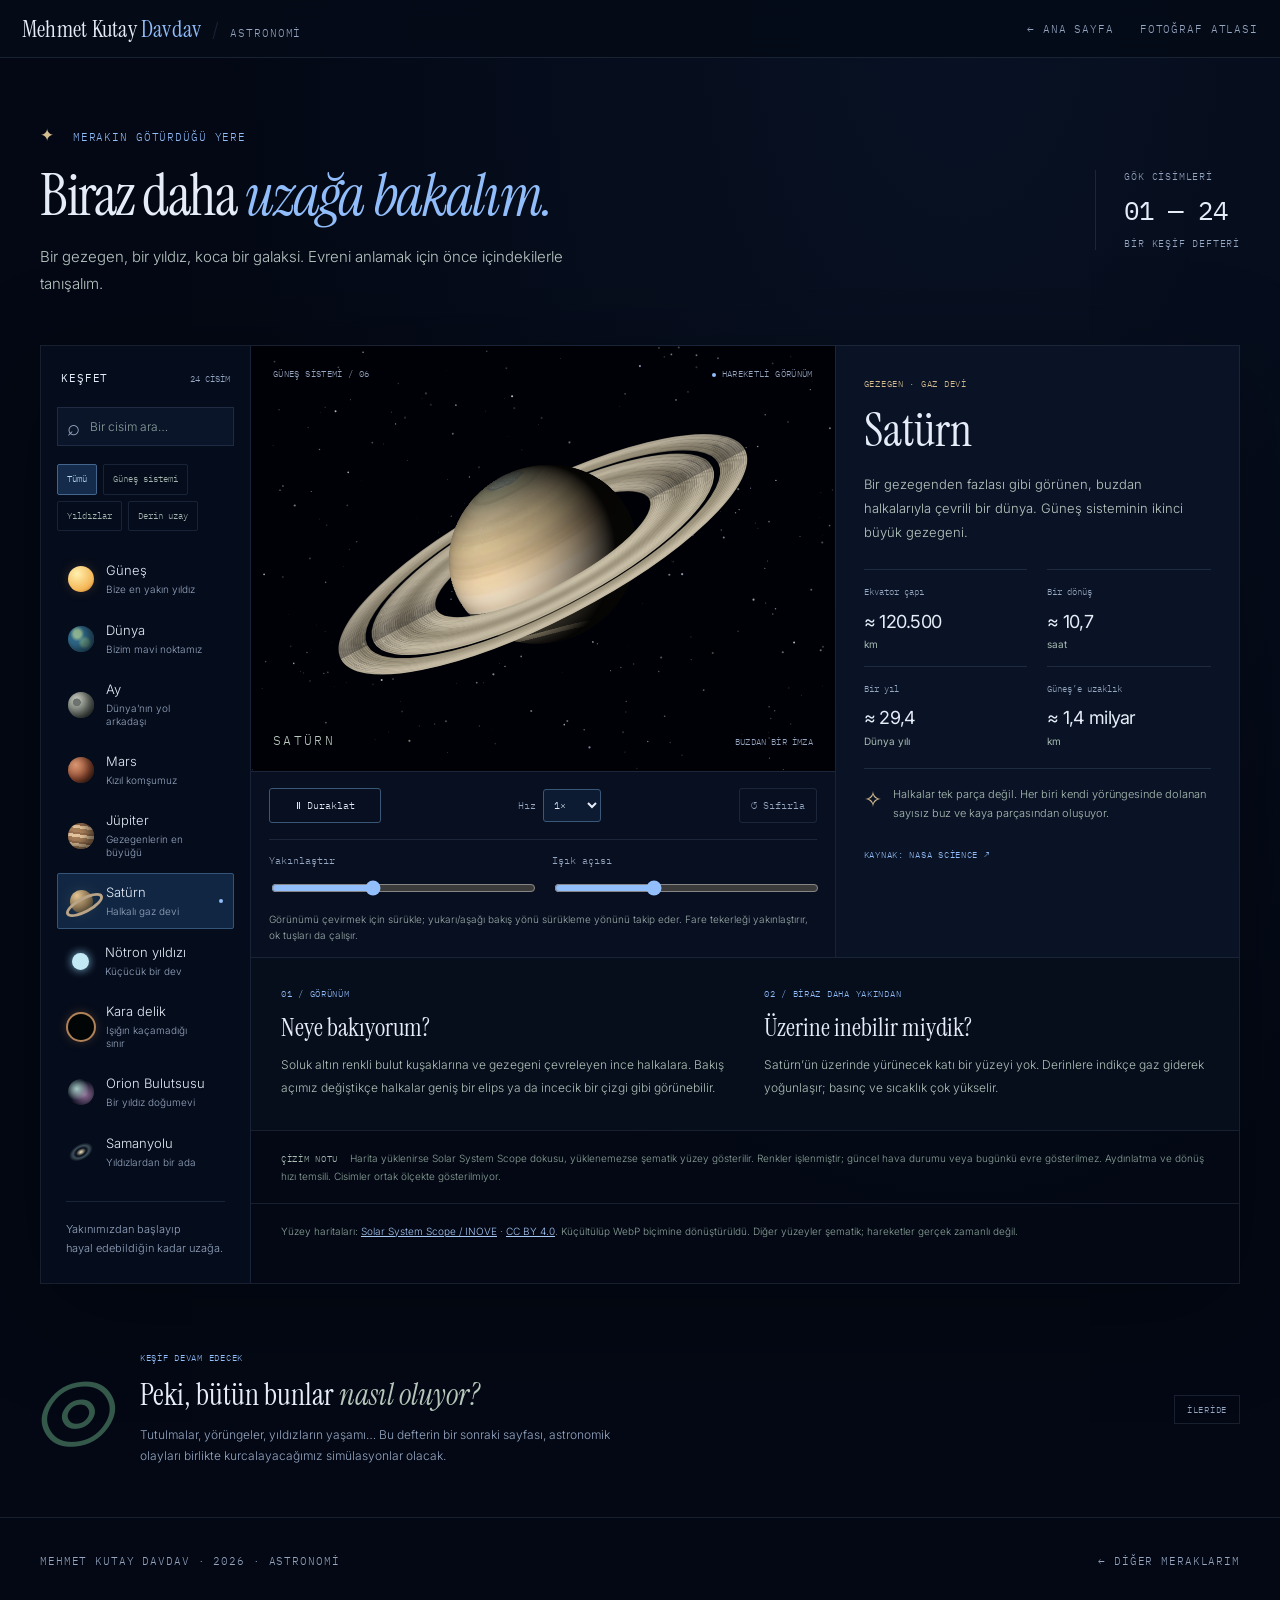
==== commit a7de706c: "Astronomi: yıldız arka planı ve etkileşim düzeltmeleri" ====
--- a/astronomi/index.html
+++ b/astronomi/index.html
@@ -71,7 +71,7 @@
                 <label>Yakınlaştır <input id="scene-zoom" type="range" min="0.7" max="1.5" step="0.05" value="1" disabled></label>
                 <label id="phase-control">Işık açısı <input id="scene-phase" type="range" min="-2.5" max="2.5" step="0.05" value="-0.65" disabled></label>
               </div>
-              <p id="scene-help">Görünümü çevirmek için sürükle veya çizime odaklanıp ok tuşlarını kullan.</p>
+              <p id="scene-help">Görünümü çevirmek için sürükle; yukarı/aşağı bakış yönü sürükleme yönünü takip eder. Fare tekerleği yakınlaştırır, ok tuşları da çalışır.</p>
             </figcaption>
           </figure>
 
--- a/astronomi/astronomi.css
+++ b/astronomi/astronomi.css
@@ -62,7 +62,7 @@
 .astro-stage-bottom{bottom:22px;align-items:baseline}
 .astro-stage-bottom>span:first-child{color:#BCCBC2;font-size:13px;letter-spacing:.18em}
 .astro-stage-bottom>span:last-child{font-size:9px;letter-spacing:.02em;text-align:right;max-width:50%}
-#space-canvas{display:block;width:100%;height:100%;position:absolute;inset:0;cursor:grab;touch-action:pan-y}
+#space-canvas{display:block;width:100%;height:100%;position:absolute;inset:0;cursor:grab;touch-action:none}
 #space-canvas:active{cursor:grabbing}
 #space-canvas:focus-visible{outline-offset:-5px}
 .astro-poster{position:absolute;inset:0;display:grid;place-items:center}
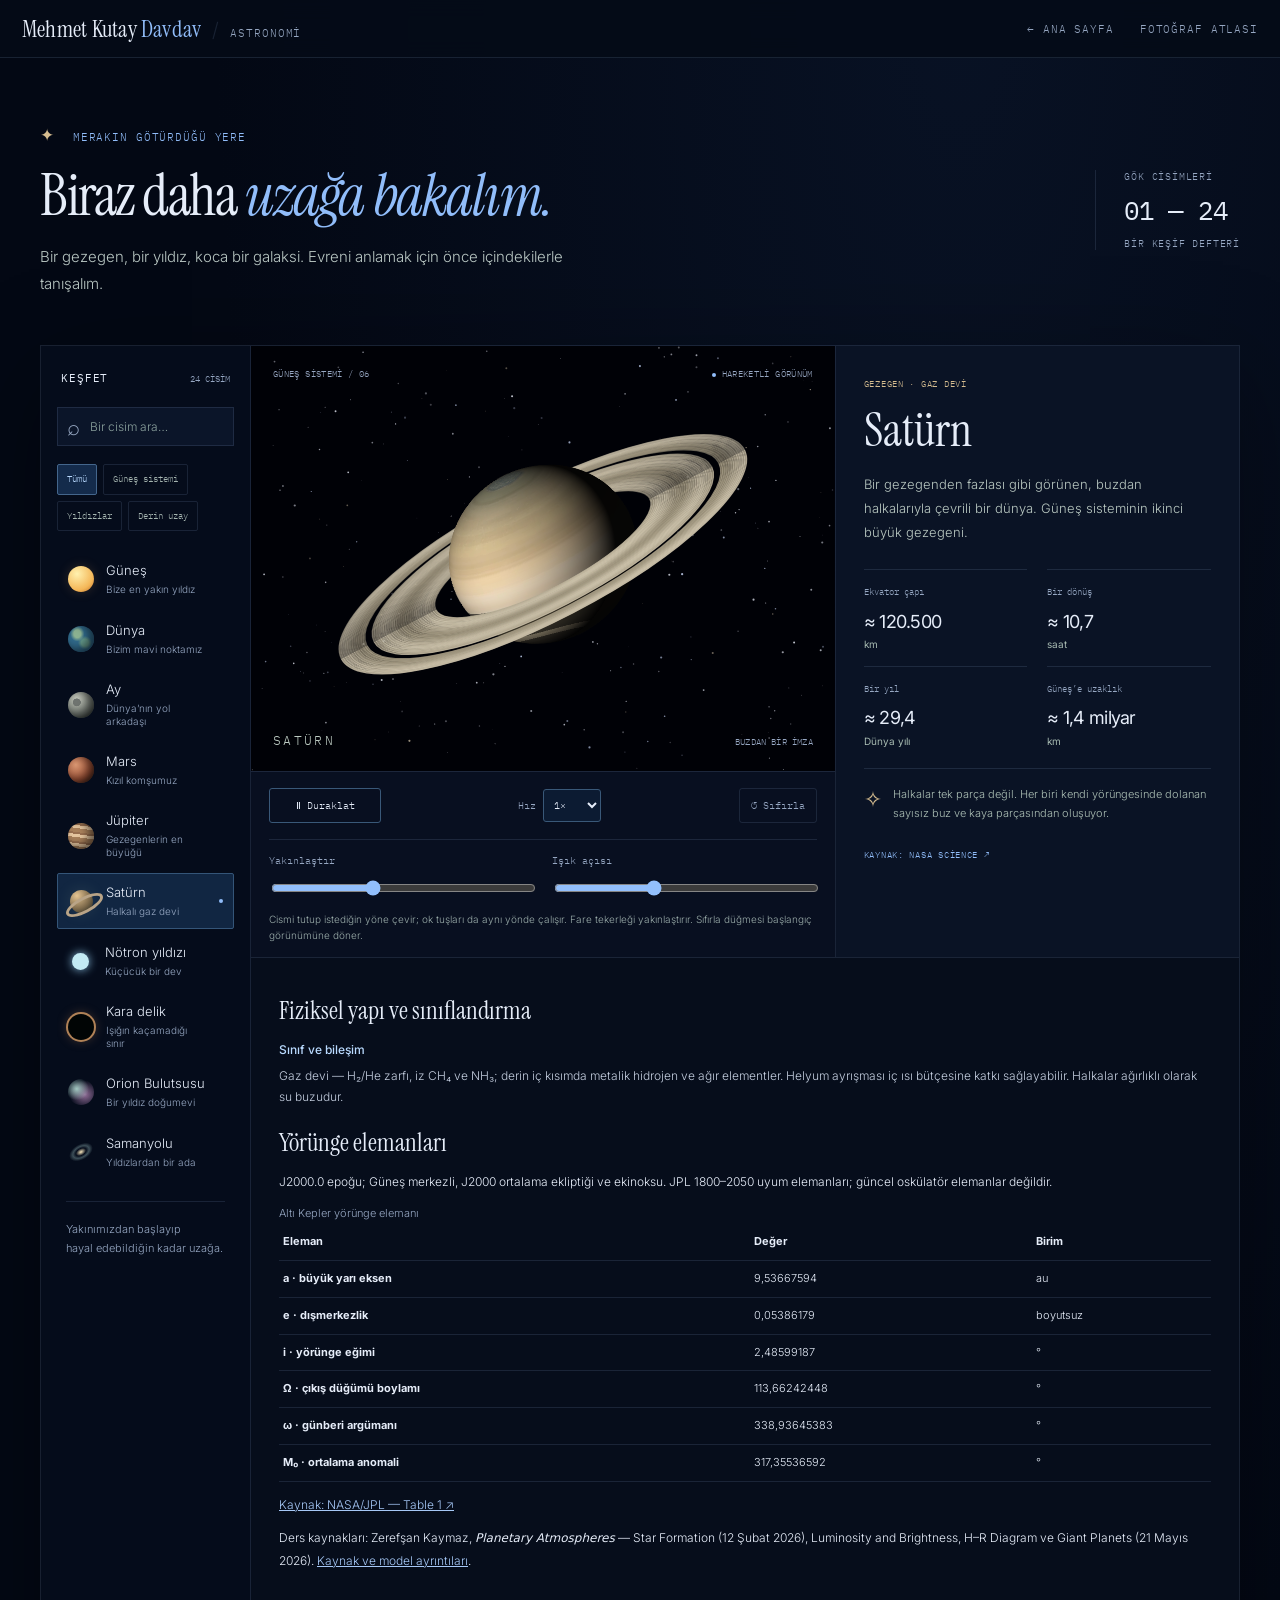
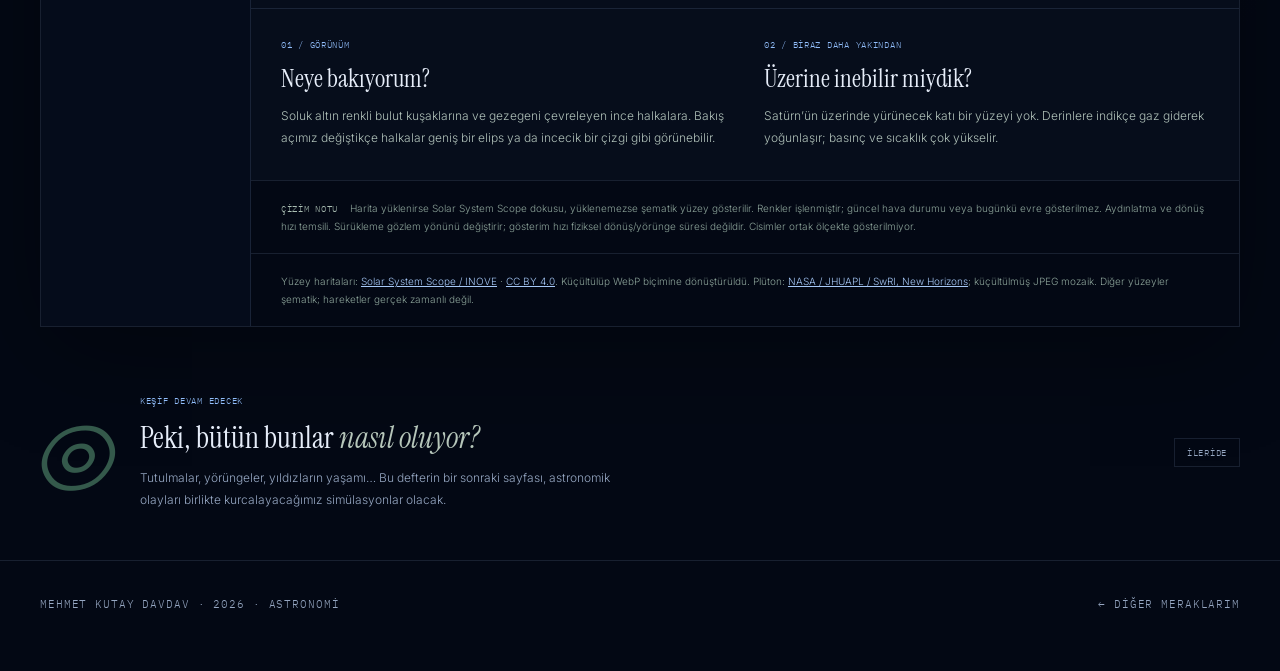
==== commit dc338f84: "Astronomi: tutarlı kontroller, geliştirilmiş görseller ve kaynaklı teknik bilgiler" ====
--- a/astronomi/index.html
+++ b/astronomi/index.html
@@ -13,6 +13,7 @@
   <link rel="stylesheet" href="astronomi.css">
   <script defer src="../ortak/ayarlar.js"></script>
   <script defer src="cisimler.js"></script>
+  <script defer src="teknik.js"></script>
   <script defer src="dokular.js"></script>
   <script defer src="sahne.js"></script>
   <script defer src="astronomi.js"></script>
@@ -90,12 +91,23 @@
           </article>
         </div>
 
+        <section class="astro-technical" aria-label="Teknik bilgiler">
+          <h3>Fiziksel yapı ve sınıflandırma</h3>
+          <dl id="technical-facts"></dl>
+          <div id="orbital-section" hidden>
+            <h3>Yörünge elemanları</h3>
+            <p id="orbit-note"></p>
+            <table><caption>Altı Kepler yörünge elemanı</caption><thead><tr><th scope="col">Eleman</th><th scope="col">Değer</th><th scope="col">Birim</th></tr></thead><tbody id="orbit-elements"></tbody></table>
+            <p><a href="https://ssd.jpl.nasa.gov/planets/approx_pos.html" target="_blank" rel="noopener noreferrer">Kaynak: NASA/JPL — Table 1 ↗</a></p>
+          </div>
+          <p>Ders kaynakları: Zerefşan Kaymaz, <em>Planetary Atmospheres</em> — Star Formation (12 Şubat 2026), Luminosity and Brightness, H–R Diagram ve Giant Planets (21 Mayıs 2026). <a href="KAYNAKLAR.md">Kaynak ve model ayrıntıları</a>.</p>
+        </section>
         <div class="astro-reading">
           <section aria-labelledby="appearance-title"><p class="mono astro-section-index">01 / Görünüm</p><h3 id="appearance-title">Neye bakıyorum?</h3><p id="object-appearance">Soluk altın renkli bulut kuşaklarına ve gezegeni çevreleyen ince halkalara. Halkaların eğimi, onları bazen geniş bir elips, bazen incecik bir çizgi gibi görmemize neden olur.</p></section>
           <section aria-labelledby="explanation-title"><p class="mono astro-section-index">02 / Biraz daha yakından</p><h3 id="explanation-title">Üzerine inebilir miydik?</h3><p id="object-explanation">Satürn’ün üzerinde yürünecek katı bir yüzeyi yok. Derinlere indikçe gaz giderek yoğunlaşır; basınç ve sıcaklık çok yükselir.</p></section>
         </div>
         <p class="astro-model-note" id="model-note"><span class="mono">Çizim notu</span> <span id="object-model-note">Renkler, boyutlar ve hareketler anlatım için sadeleştirildi. Cisimler ortak ölçekte değil; hızlar gerçek zamanlı değil.</span></p>
-        <p class="astro-model-note">Yüzey haritaları: <a href="https://www.solarsystemscope.com/textures/" target="_blank" rel="noopener noreferrer">Solar System Scope / INOVE</a> · <a href="https://creativecommons.org/licenses/by/4.0/">CC BY 4.0</a>. Küçültülüp WebP biçimine dönüştürüldü. Diğer yüzeyler şematik; hareketler gerçek zamanlı değil.</p>
+        <p class="astro-model-note">Yüzey haritaları: <a href="https://www.solarsystemscope.com/textures/" target="_blank" rel="noopener noreferrer">Solar System Scope / INOVE</a> · <a href="https://creativecommons.org/licenses/by/4.0/">CC BY 4.0</a>. Küçültülüp WebP biçimine dönüştürüldü. Plüton: <a href="https://www.jpl.nasa.gov/images/pia11707-pluto-color-map/">NASA / JHUAPL / SwRI, New Horizons</a>; küçültülmüş JPEG mozaik. Diğer yüzeyler şematik; hareketler gerçek zamanlı değil.</p>
         <p class="astro-sr-only" id="selection-status"  role="status" aria-live="polite"></p>
       </div>
     </section>
--- a/astronomi/astronomi.css
+++ b/astronomi/astronomi.css
@@ -115,6 +115,14 @@
 @media(prefers-reduced-motion:reduce){.astronomi{scroll-behavior:auto}.astro-observation{scroll-behavior:auto}}
 
 /* Astronomy alone uses the deeper blue-black palette. */
+.astro-technical{padding:24px 28px;border-top:1px solid var(--line);background:#060D1B;font-size:12px;line-height:1.8}
+.astro-technical h3{font:25px "Instrument Serif",Georgia,serif;margin:12px 0}
+.astro-technical dt{color:#B9DAFF;margin-top:12px;font-weight:500}
+.astro-technical dd{margin:4px 0 18px;color:#C3CDDE}
+.astro-technical table{width:100%;border-collapse:collapse;font-size:11px}
+.astro-technical th,.astro-technical td{padding:8px 4px;text-align:left;border-bottom:1px solid var(--line);overflow-wrap:anywhere}
+.astro-technical a{color:#A6C8F7}
+.astro-technical caption{text-align:left;color:var(--muted)}
 body.astronomi{--void:#030814;--paper:#E6EDF9;--muted:#96A7C2;--hydro:#91BDFA;--gold:#D6BD90;--line:#A4BEF021;background:radial-gradient(ellipse at 75% 0%,#10203C66,transparent 55%),#030814;color:var(--paper)}
 .astronomi .topbar{background:#050B18E8;border-color:var(--line)}
 .astronomi .astro-workspace{box-shadow:0 25px 100px #0005}
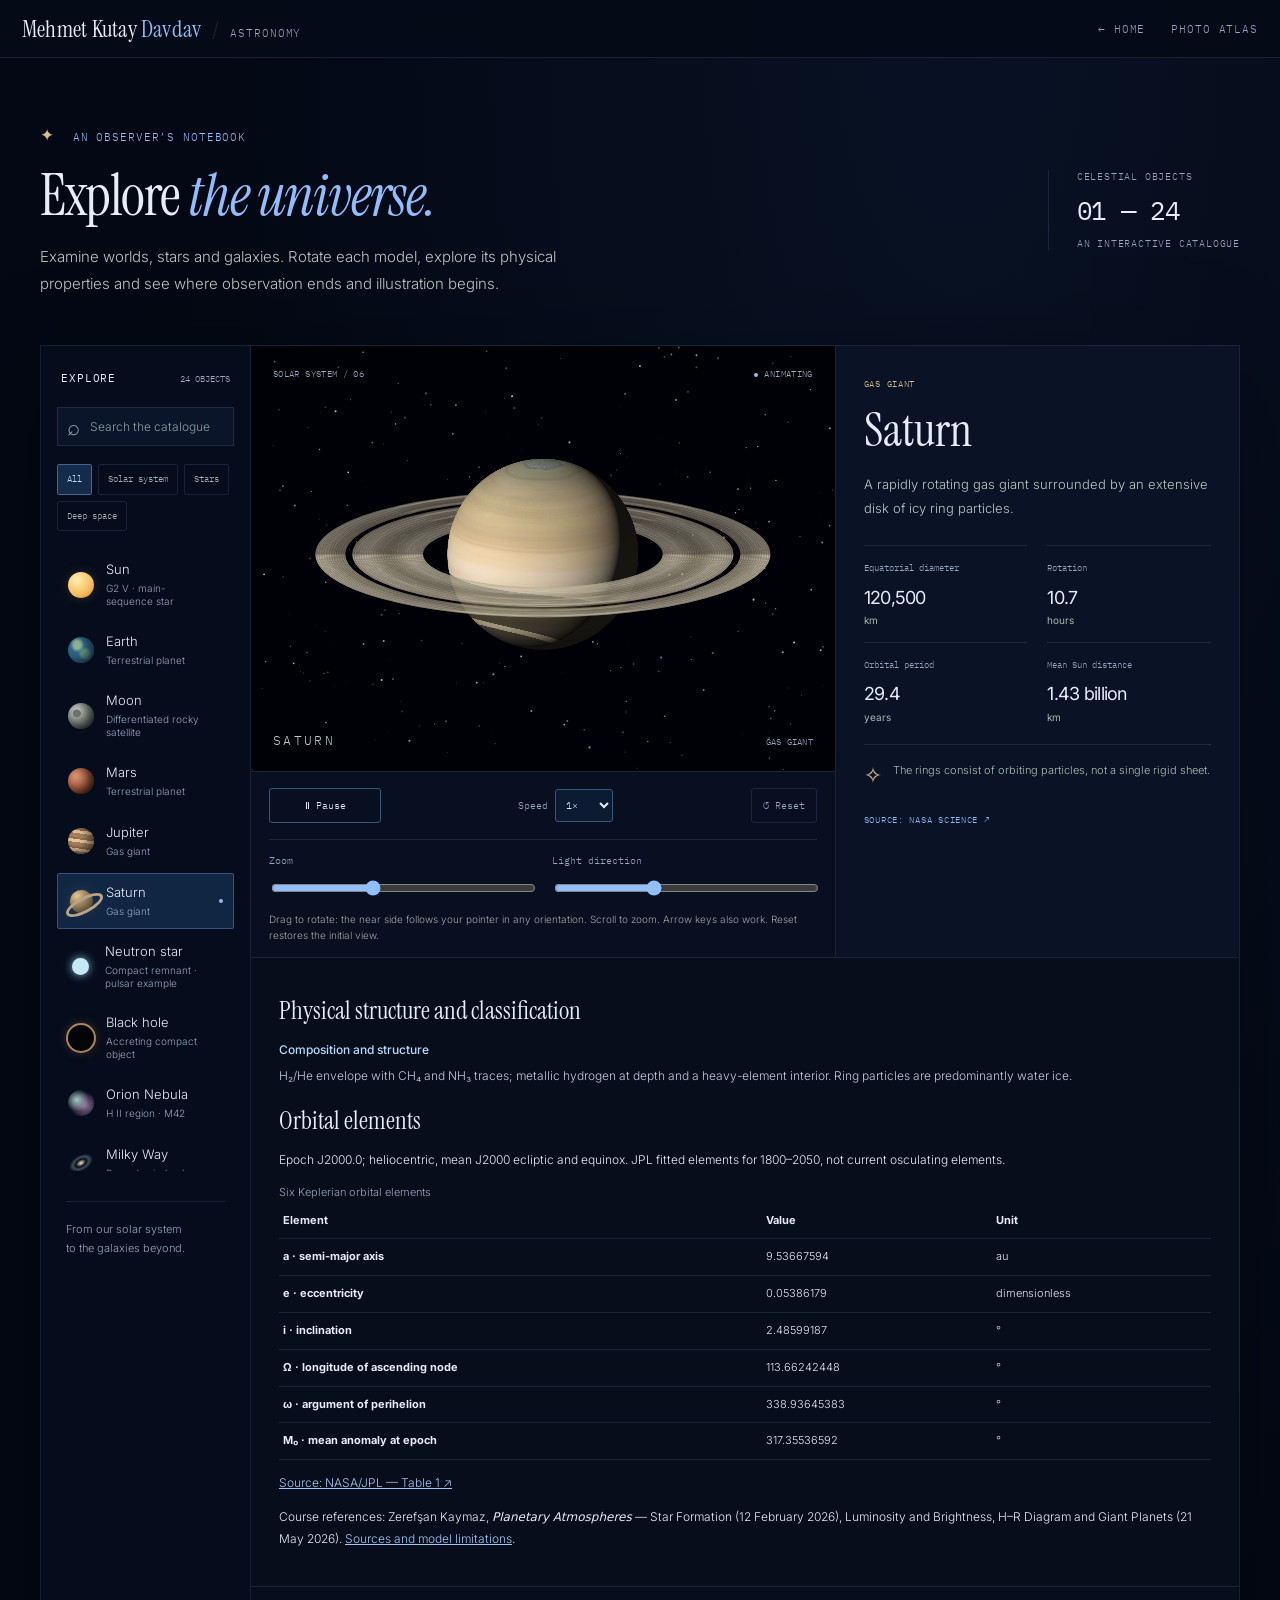
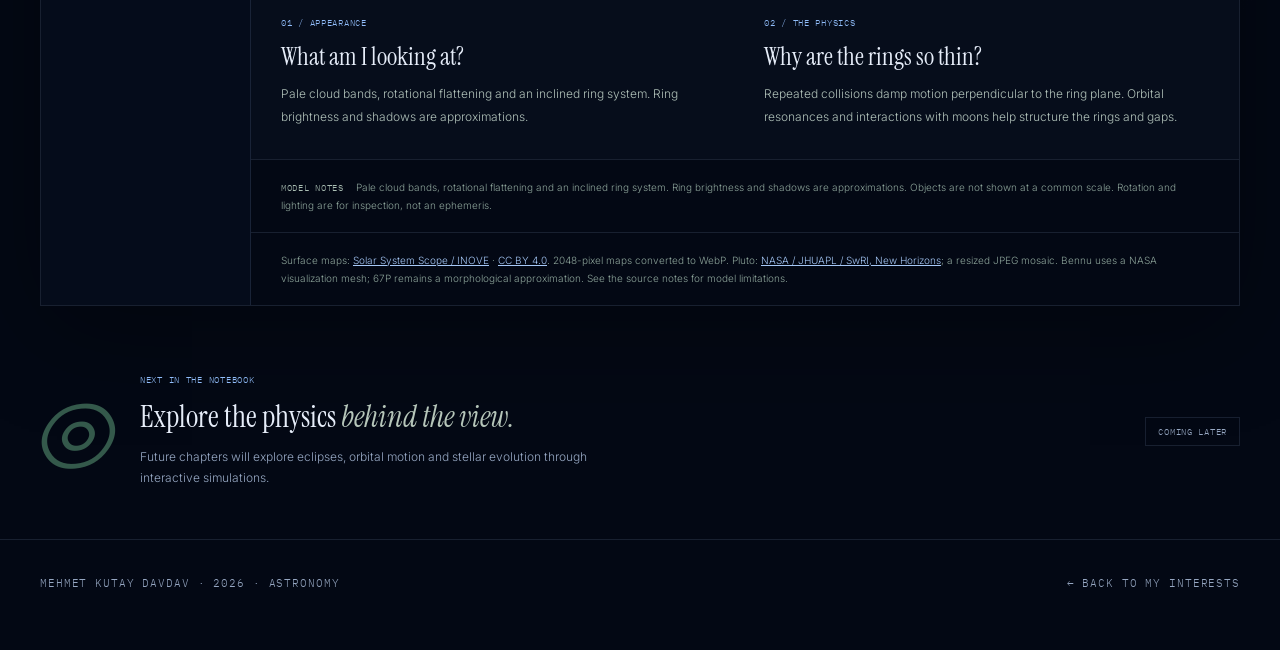
==== commit f73b6a00: "Improve astronomy models, unify rotation and publish English catalogue" ====
--- a/astronomi/index.html
+++ b/astronomi/index.html
@@ -1,124 +1,126 @@
 <!doctype html>
-<html lang="tr">
+<html lang="en">
 <head>
   <meta charset="utf-8">
   <meta name="viewport" content="width=device-width,initial-scale=1">
-  <meta name="description" content="Gezegenlerden galaksilere: gök cisimlerini hareketli, etkileşimli çizimler ve anlaşılır Türkçe açıklamalarla keşfet.">
+  <meta name="description" content="Explore planets, stars and galaxies through interactive models, physical properties and source-backed explanations.">
   <meta name="theme-color" content="#030814">
-  <title>Astronomi — Kutay</title>
+  <title>Astronomy — Kutay</title>
   <link rel="preconnect" href="https://fonts.googleapis.com">
   <link rel="preconnect" href="https://fonts.gstatic.com" crossorigin>
   <link href="https://fonts.googleapis.com/css2?family=IBM+Plex+Mono:wght@400;500&family=Instrument+Serif:ital@0;1&family=Inter:wght@300;400;500&display=swap" rel="stylesheet">
   <link rel="stylesheet" href="../ortak/tema.css">
   <link rel="stylesheet" href="astronomi.css">
   <script defer src="../ortak/ayarlar.js"></script>
-  <script defer src="cisimler.js"></script>
-  <script defer src="teknik.js"></script>
+  <script defer src="catalog.js"></script>
+  <script defer src="models.js"></script>
   <script defer src="dokular.js"></script>
   <script defer src="sahne.js"></script>
   <script defer src="astronomi.js"></script>
 </head>
 <body class="astronomi">
-  <a class="astro-skip" href="#gozlem">Gözlem alanına geç</a>
+  <a class="astro-skip" href="#gozlem">Skip to the viewer</a>
   <header class="topbar">
     <span class="marka">
       <a class="wordmark" href="../index.html" id="wordmark">Kutay</a>
       <span class="sep">/</span>
-      <span class="sayfa">Astronomi</span>
+      <span class="sayfa">Astronomy</span>
     </span>
     <nav class="mono" aria-label="Site">
-      <a href="../index.html">← Ana sayfa</a>
-      <a class="astro-atlas-link" href="../atlas/index.html">Fotoğraf atlası</a>
+      <a href="../index.html">← Home</a>
+      <a class="astro-atlas-link" href="../atlas/index.html">Photo atlas</a>
     </nav>
   </header>
 
   <main class="astro-main">
     <section class="astro-intro" aria-labelledby="astro-title">
       <div>
-        <p class="mono astro-eyebrow"><span aria-hidden="true">✦</span> Merakın götürdüğü yere</p>
-        <h1 id="astro-title">Biraz daha <em>uzağa bakalım.</em></h1>
-        <p>Bir gezegen, bir yıldız, koca bir galaksi. Evreni anlamak için önce içindekilerle tanışalım.</p>
+        <p class="mono astro-eyebrow"><span aria-hidden="true">✦</span> An observer’s notebook</p>
+        <h1 id="astro-title">Explore <em>the universe.</em></h1>
+        <p>Examine worlds, stars and galaxies. Rotate each model, explore its physical properties and see where observation ends and illustration begins.</p>
       </div>
-      <div class="astro-edition mono"><span>GÖK CİSİMLERİ</span><strong id="catalog-total">01 — 24</strong><span>Bir keşif defteri</span></div>
+      <div class="astro-edition mono"><span>CELESTIAL OBJECTS</span><strong id="catalog-total">01 — 24</strong><span>An interactive catalogue</span></div>
     </section>
 
-    <section class="astro-workspace" aria-label="Gök cismi kütüphanesi">
+    <section class="astro-workspace" aria-label="Celestial object catalogue">
       <aside class="astro-library" aria-labelledby="library-title">
-        <div class="astro-library-heading"><h2 class="mono" id="library-title">Keşfet</h2><span class="mono" id="object-count" role="status">24 cisim</span></div>
-        <label class="astro-sr-only" for="object-search">Gök cismi ara</label>
-        <div class="astro-search"><span aria-hidden="true">⌕</span><input id="object-search" type="search" placeholder="Bir cisim ara…" autocomplete="off"></div>
-        <div class="astro-filters" id="category-filters" aria-label="Cisim kategorileri"></div>
-        <ul class="astro-object-list" id="object-list" aria-label="Gök cisimleri"></ul>
-        <div class="astro-empty" id="empty-state" hidden><p>Bu aramada bir cisim bulunamadı.</p><button type="button" class="btn tiny" id="clear-filters">Aramayı temizle</button></div>
-        <p class="astro-library-note">Yakınımızdan başlayıp<br>hayal edebildiğin kadar uzağa.</p>
+        <div class="astro-library-heading"><h2 class="mono" id="library-title">Explore</h2><span class="mono" id="object-count" role="status">24 objects</span></div>
+        <label class="astro-sr-only" for="object-search">Search celestial objects</label>
+        <div class="astro-search"><span aria-hidden="true">⌕</span><input id="object-search" type="search" placeholder="Search the catalogue…" autocomplete="off"></div>
+        <div class="astro-filters" id="category-filters" aria-label="Object categories"></div>
+        <ul class="astro-object-list" id="object-list" aria-label="Celestial objects"></ul>
+        <div class="astro-empty" id="empty-state" hidden><p>No objects match your search.</p><button type="button" class="btn tiny" id="clear-filters">Clear search</button></div>
+        <p class="astro-library-note">From our solar system<br>to the galaxies beyond.</p>
       </aside>
 
       <div class="astro-observation" id="gozlem">
         <div class="astro-object-layout">
           <figure class="astro-figure">
             <div class="astro-stage" id="stage">
-              <div class="astro-stage-top mono"><span id="scene-category">Güneş sistemi / 06</span><span class="astro-status" id="animation-status">Temsili görünüm</span></div>
-              <div class="astro-poster" id="scene-poster" role="img" aria-label="Halkalarıyla Satürn'ün temsili çizimi"><span></span></div>
-              <canvas id="space-canvas" width="640" height="540" tabindex="0" aria-label="Satürn'ün etkileşimli temsili görünümü" aria-describedby="scene-help model-note" hidden>Gök cisminin açıklaması ve özellikleri bu çizimin yanında yer alıyor.</canvas>
-              <div class="astro-stage-bottom"><span class="mono" id="scene-name">SATÜRN</span><span class="mono" id="scene-caption">Halkalı gaz devi</span></div>
+              <div class="astro-stage-top mono"><span id="scene-category">Solar system / 06</span><span class="astro-status" id="animation-status">Illustrative model</span></div>
+              <div class="astro-poster" id="scene-poster" role="img" aria-label="An illustration of Saturn and its rings"><span></span></div>
+              <canvas id="space-canvas" width="640" height="540" tabindex="0" aria-label="Interactive model of Saturn" aria-describedby="scene-help model-note" hidden>A description and physical properties are available beside the model.</canvas>
+              <div class="astro-stage-bottom"><span class="mono" id="scene-name">SATURN</span><span class="mono" id="scene-caption">Ringed gas giant</span></div>
             </div>
             <figcaption class="astro-controls">
               <div class="astro-control-row">
-                <button class="btn astro-play" id="toggle-animation" type="button" disabled>Animasyonu başlat</button>
-                <label for="animation-speed">Hız <select id="animation-speed" disabled><option value="0.5">0,5×</option><option value="1" selected>1×</option><option value="2">2×</option></select></label>
-                <button class="btn astro-reset" id="reset-view" type="button" disabled title="Başlangıç görünümüne dön">↺ Sıfırla</button>
+                <button class="btn astro-play" id="toggle-animation" type="button" disabled>Start rotation</button>
+                <label for="animation-speed">Speed <select id="animation-speed" disabled><option value="0.5">0.5×</option><option value="1" selected>1×</option><option value="2">2×</option></select></label>
+                <button class="btn astro-reset" id="reset-view" type="button" disabled title="Restore the initial view">↺ Reset</button>
+                <button class="btn" id="toggle-sun" type="button" aria-pressed="false" aria-controls="space-canvas sun-location-note" hidden disabled>☉ Sun’s location</button>
               </div>
               <div class="astro-adjustments">
-                <label>Yakınlaştır <input id="scene-zoom" type="range" min="0.7" max="1.5" step="0.05" value="1" disabled></label>
-                <label id="phase-control">Işık açısı <input id="scene-phase" type="range" min="-2.5" max="2.5" step="0.05" value="-0.65" disabled></label>
+                <label>Zoom <input id="scene-zoom" type="range" min="0.7" max="1.5" step="0.05" value="1" disabled></label>
+                <label id="phase-control">Light direction <input id="scene-phase" type="range" min="-2.5" max="2.5" step="0.05" value="-0.65" disabled></label>
               </div>
-              <p id="scene-help">Görünümü çevirmek için sürükle; yukarı/aşağı bakış yönü sürükleme yönünü takip eder. Fare tekerleği yakınlaştırır, ok tuşları da çalışır.</p>
+              <p id="scene-help">Drag to rotate the object. Scroll to zoom; arrow keys also rotate. Reset restores the initial view.</p>
+              <p id="sun-location-note" hidden>The Sun is in the Local (Orion) Arm, about 26,000 light-years from the Galactic centre. The marker is enlarged; arm geometry and azimuth are illustrative. <a href="https://science.nasa.gov/resource/the-milky-way-galaxy/">NASA: location</a> · <a href="https://science.nasa.gov/mission/webb/galaxies-over-time/">distance</a>.</p>
             </figcaption>
           </figure>
 
           <article class="astro-details" aria-labelledby="object-title">
-            <p class="mono astro-object-type" id="object-type">Gezegen · gaz devi</p>
-            <h2 id="object-title">Satürn</h2>
-            <p class="astro-object-intro" id="object-intro">Bir gezegenden fazlası gibi görünen, buzdan halkalarıyla çevrili bir dünya. Güneş sisteminin ikinci büyük gezegeni.</p>
+            <p class="mono astro-object-type" id="object-type">Planet · gas giant</p>
+            <h2 id="object-title">Saturn</h2>
+            <p class="astro-object-intro" id="object-intro">A rapidly rotating gas giant surrounded by an extensive disk of icy ring particles.</p>
             <dl class="astro-facts" id="object-facts">
-              <div><dt>Ekvator çapı</dt><dd>≈ 120.500 <small>km</small></dd></div>
-              <div><dt>Bir dönüş</dt><dd>≈ 10,7 <small>saat</small></dd></div>
-              <div><dt>Bir yıl</dt><dd>≈ 29,4 <small>Dünya yılı</small></dd></div>
-              <div><dt>Güneş’e uzaklık</dt><dd>≈ 1,4 milyar <small>km</small></dd></div>
+              <div><dt>Equatorial diameter</dt><dd>≈ 120,500 <small>km</small></dd></div>
+              <div><dt>Rotation</dt><dd>≈ 10.7 <small>hours</small></dd></div>
+              <div><dt>Orbital period</dt><dd>≈ 29.4 <small>Earth years</small></dd></div>
+              <div><dt>Distance from the Sun</dt><dd>≈ 1.4 billion <small>km</small></dd></div>
             </dl>
-            <div class="astro-fact-note"><span aria-hidden="true">✧</span><p id="object-highlight">Halkalar tek parça değil. Her biri kendi yörüngesinde dolanan sayısız buz ve kaya parçasından oluşuyor.</p></div>
-            <a class="astro-source mono" id="object-source" href="https://science.nasa.gov/saturn/facts/" target="_blank" rel="noopener noreferrer">Kaynak: NASA Science ↗</a>
+            <div class="astro-fact-note"><span aria-hidden="true">✧</span><p id="object-highlight">The rings consist of countless orbiting particles, not a single rigid sheet.</p></div>
+            <a class="astro-source mono" id="object-source" href="https://science.nasa.gov/saturn/facts/" target="_blank" rel="noopener noreferrer">Source: NASA Science ↗</a>
           </article>
         </div>
 
-        <section class="astro-technical" aria-label="Teknik bilgiler">
-          <h3>Fiziksel yapı ve sınıflandırma</h3>
+        <section class="astro-technical" aria-label="Technical information">
+          <h3>Physical structure and classification</h3>
           <dl id="technical-facts"></dl>
           <div id="orbital-section" hidden>
-            <h3>Yörünge elemanları</h3>
+            <h3>Orbital elements</h3>
             <p id="orbit-note"></p>
-            <table><caption>Altı Kepler yörünge elemanı</caption><thead><tr><th scope="col">Eleman</th><th scope="col">Değer</th><th scope="col">Birim</th></tr></thead><tbody id="orbit-elements"></tbody></table>
-            <p><a href="https://ssd.jpl.nasa.gov/planets/approx_pos.html" target="_blank" rel="noopener noreferrer">Kaynak: NASA/JPL — Table 1 ↗</a></p>
+            <table><caption>Six Keplerian orbital elements</caption><thead><tr><th scope="col">Element</th><th scope="col">Value</th><th scope="col">Unit</th></tr></thead><tbody id="orbit-elements"></tbody></table>
+            <p><a href="https://ssd.jpl.nasa.gov/planets/approx_pos.html" target="_blank" rel="noopener noreferrer">Source: NASA/JPL — Table 1 ↗</a></p>
           </div>
-          <p>Ders kaynakları: Zerefşan Kaymaz, <em>Planetary Atmospheres</em> — Star Formation (12 Şubat 2026), Luminosity and Brightness, H–R Diagram ve Giant Planets (21 Mayıs 2026). <a href="KAYNAKLAR.md">Kaynak ve model ayrıntıları</a>.</p>
+          <p>Course references: Zerefşan Kaymaz, <em>Planetary Atmospheres</em> — Star Formation (12 February 2026), Luminosity and Brightness, H–R Diagram and Giant Planets (21 May 2026). <a href="KAYNAKLAR.md">Sources and model limitations</a>.</p>
         </section>
         <div class="astro-reading">
-          <section aria-labelledby="appearance-title"><p class="mono astro-section-index">01 / Görünüm</p><h3 id="appearance-title">Neye bakıyorum?</h3><p id="object-appearance">Soluk altın renkli bulut kuşaklarına ve gezegeni çevreleyen ince halkalara. Halkaların eğimi, onları bazen geniş bir elips, bazen incecik bir çizgi gibi görmemize neden olur.</p></section>
-          <section aria-labelledby="explanation-title"><p class="mono astro-section-index">02 / Biraz daha yakından</p><h3 id="explanation-title">Üzerine inebilir miydik?</h3><p id="object-explanation">Satürn’ün üzerinde yürünecek katı bir yüzeyi yok. Derinlere indikçe gaz giderek yoğunlaşır; basınç ve sıcaklık çok yükselir.</p></section>
+          <section aria-labelledby="appearance-title"><p class="mono astro-section-index">01 / Appearance</p><h3 id="appearance-title">What am I looking at?</h3><p id="object-appearance">Pale cloud bands and an inclined ring system. The viewing angle changes the rings’ apparent shape.</p></section>
+          <section aria-labelledby="explanation-title"><p class="mono astro-section-index">02 / The physics</p><h3 id="explanation-title">Could we land on it?</h3><p id="object-explanation">Saturn has no solid surface to stand on. Pressure, density and temperature increase beneath the clouds.</p></section>
         </div>
-        <p class="astro-model-note" id="model-note"><span class="mono">Çizim notu</span> <span id="object-model-note">Renkler, boyutlar ve hareketler anlatım için sadeleştirildi. Cisimler ortak ölçekte değil; hızlar gerçek zamanlı değil.</span></p>
-        <p class="astro-model-note">Yüzey haritaları: <a href="https://www.solarsystemscope.com/textures/" target="_blank" rel="noopener noreferrer">Solar System Scope / INOVE</a> · <a href="https://creativecommons.org/licenses/by/4.0/">CC BY 4.0</a>. Küçültülüp WebP biçimine dönüştürüldü. Plüton: <a href="https://www.jpl.nasa.gov/images/pia11707-pluto-color-map/">NASA / JHUAPL / SwRI, New Horizons</a>; küçültülmüş JPEG mozaik. Diğer yüzeyler şematik; hareketler gerçek zamanlı değil.</p>
+        <p class="astro-model-note" id="model-note"><span class="mono">Model notes</span> <span id="object-model-note">Objects are not shown at a common scale. Rotation and lighting are for inspection, not an ephemeris.</span></p>
+        <p class="astro-model-note">Surface maps: <a href="https://www.solarsystemscope.com/textures/" target="_blank" rel="noopener noreferrer">Solar System Scope / INOVE</a> · <a href="https://creativecommons.org/licenses/by/4.0/">CC BY 4.0</a>. 2048-pixel maps converted to WebP. Pluto: <a href="https://www.jpl.nasa.gov/images/pia11707-pluto-color-map/">NASA / JHUAPL / SwRI, New Horizons</a>; a resized JPEG mosaic. Bennu uses a NASA visualization mesh; 67P remains a morphological approximation. See the source notes for model limitations.</p>
         <p class="astro-sr-only" id="selection-status"  role="status" aria-live="polite"></p>
       </div>
     </section>
 
-    <noscript><p class="astro-notice">Şu anda Satürn’ün sabit çizimi ve bilgileri açık. Diğer cisimleri seçmek ve animasyonları çalıştırmak için tarayıcında JavaScript’i etkinleştir.</p></noscript>
+    <noscript><p class="astro-notice">Saturn’s information is shown below. Enable JavaScript to choose other objects and use the interactive viewer.</p></noscript>
     <section class="astro-future" aria-labelledby="future-title">
       <span class="astro-orbits" aria-hidden="true">◎</span>
-      <div><p class="mono">Keşif devam edecek</p><h2 id="future-title">Peki, bütün bunlar <em>nasıl oluyor?</em></h2><p>Tutulmalar, yörüngeler, yıldızların yaşamı… Bu defterin bir sonraki sayfası, astronomik olayları birlikte kurcalayacağımız simülasyonlar olacak.</p></div>
-      <span class="mono astro-coming">İleride</span>
+      <div><p class="mono">Next in the notebook</p><h2 id="future-title">Explore the physics <em>behind the view.</em></h2><p>Future chapters will explore eclipses, orbital motion and stellar evolution through interactive simulations.</p></div>
+      <span class="mono astro-coming">Coming later</span>
     </section>
   </main>
-  <footer class="astro-footer"><span class="mono" id="astro-credit">Kutay · Astronomi</span><a class="mono" href="../index.html">← Diğer meraklarım</a></footer>
+  <footer class="astro-footer"><span class="mono" id="astro-credit">Kutay · Astronomy</span><a class="mono" href="../index.html">← Back to my interests</a></footer>
 </body>
 </html>
--- a/astronomi/astronomi.css
+++ b/astronomi/astronomi.css
@@ -76,6 +76,8 @@
 .astro-controls label{display:flex;align-items:center;gap:7px;letter-spacing:0;font-size:10px;text-transform:none}
 .astronomi .astro-controls select{color:var(--paper);background:#0C1B32;border:1px solid #395878;border-radius:3px;font-family:"IBM Plex Mono",monospace;font-size:10px;padding:8px 6px;cursor:pointer}
 .astro-controls p{font-size:10px;line-height:1.6;color:#9BADAA;margin:12px 0 0}
+.astronomi #toggle-sun[aria-pressed="true"]{color:#FFE6AD;border-color:#D5B575;background:#30281C}
+.astronomi #sun-location-note{color:#E4CAA0;font-size:11px}.astronomi #sun-location-note a{color:#F3D294;text-decoration:underline}
 .astro-details{background:#0A1325;padding:32px 28px;min-width:0}
 .astro-object-type{font-size:9px;color:var(--gold);letter-spacing:.08em;margin:0 0 18px}
 .astro-details h2{font-family:"Instrument Serif",Georgia,serif;font-weight:400;font-size:clamp(38px,3.7vw,54px);line-height:1;margin:0 0 18px;overflow-wrap:break-word}
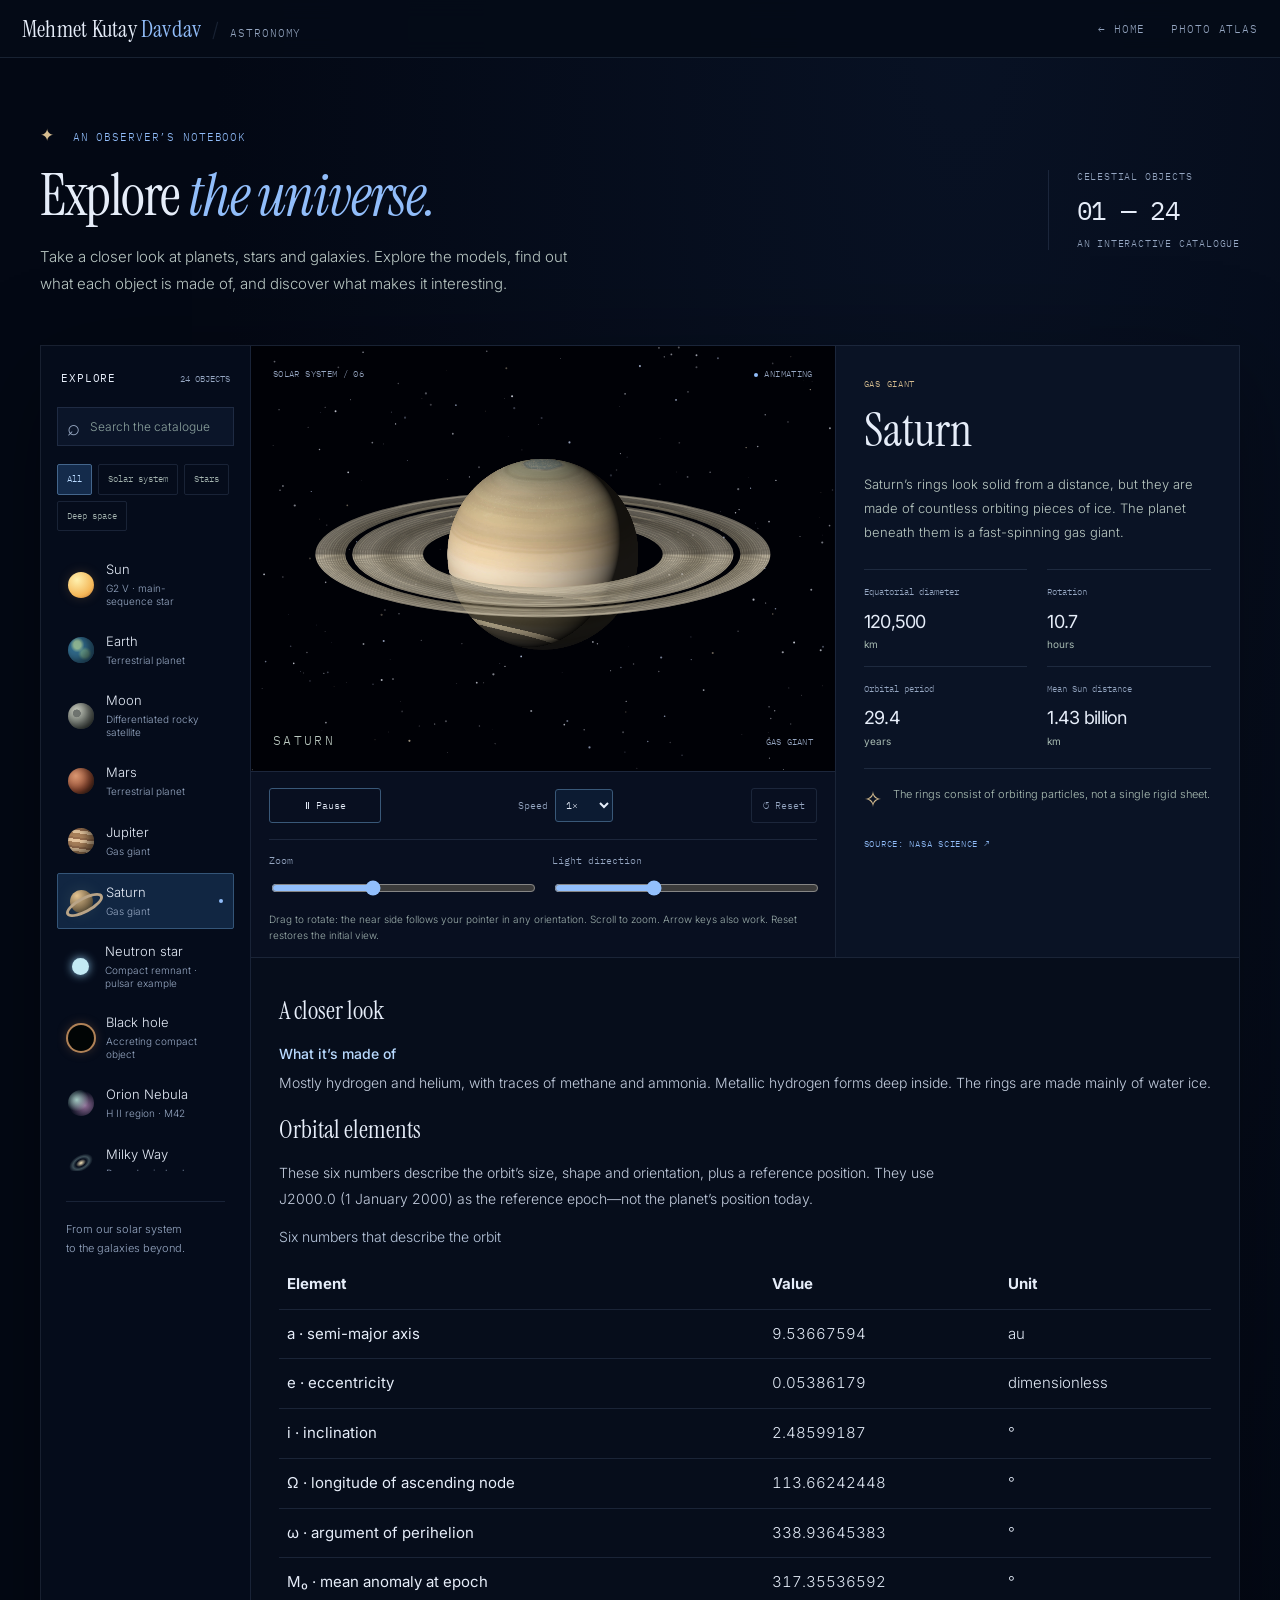
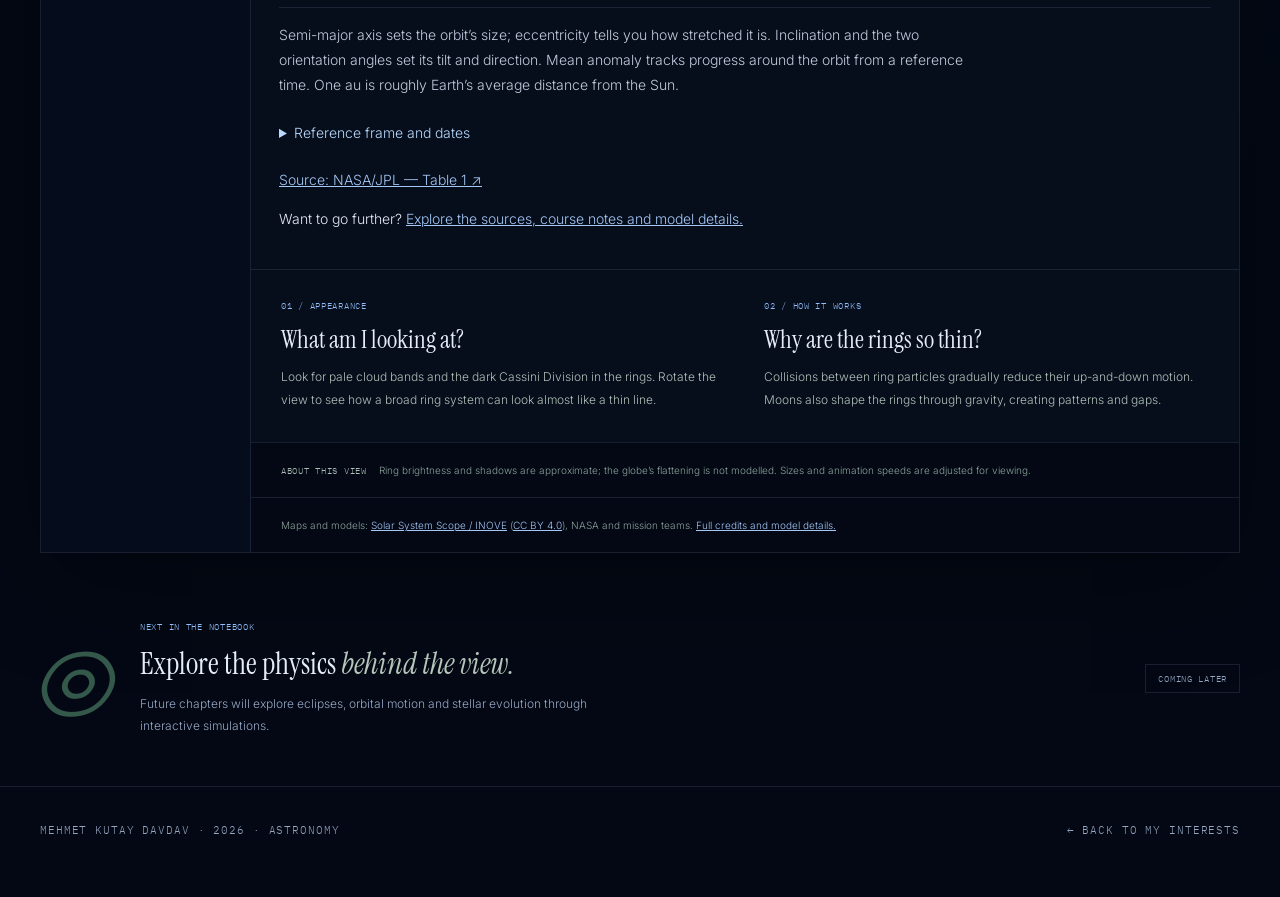
==== commit fc26c71e: "Make astronomy copy conversational and enlarge orbital elements" ====
--- a/astronomi/index.html
+++ b/astronomi/index.html
@@ -37,7 +37,7 @@
       <div>
         <p class="mono astro-eyebrow"><span aria-hidden="true">✦</span> An observer’s notebook</p>
         <h1 id="astro-title">Explore <em>the universe.</em></h1>
-        <p>Examine worlds, stars and galaxies. Rotate each model, explore its physical properties and see where observation ends and illustration begins.</p>
+        <p>Take a closer look at planets, stars and galaxies. Explore the models, find out what each object is made of, and discover what makes it interesting.</p>
       </div>
       <div class="astro-edition mono"><span>CELESTIAL OBJECTS</span><strong id="catalog-total">01 — 24</strong><span>An interactive catalogue</span></div>
     </section>
@@ -81,7 +81,7 @@
           <article class="astro-details" aria-labelledby="object-title">
             <p class="mono astro-object-type" id="object-type">Planet · gas giant</p>
             <h2 id="object-title">Saturn</h2>
-            <p class="astro-object-intro" id="object-intro">A rapidly rotating gas giant surrounded by an extensive disk of icy ring particles.</p>
+            <p class="astro-object-intro" id="object-intro">Saturn’s rings look solid from a distance, but they are made of countless orbiting pieces of ice. The planet beneath them is a fast-spinning gas giant.</p>
             <dl class="astro-facts" id="object-facts">
               <div><dt>Equatorial diameter</dt><dd>≈ 120,500 <small>km</small></dd></div>
               <div><dt>Rotation</dt><dd>≈ 10.7 <small>hours</small></dd></div>
@@ -94,22 +94,24 @@
         </div>
 
         <section class="astro-technical" aria-label="Technical information">
-          <h3>Physical structure and classification</h3>
+          <h3>A closer look</h3>
           <dl id="technical-facts"></dl>
           <div id="orbital-section" hidden>
             <h3>Orbital elements</h3>
             <p id="orbit-note"></p>
-            <table><caption>Six Keplerian orbital elements</caption><thead><tr><th scope="col">Element</th><th scope="col">Value</th><th scope="col">Unit</th></tr></thead><tbody id="orbit-elements"></tbody></table>
+            <table><caption>Six numbers that describe the orbit</caption><thead><tr><th scope="col">Element</th><th scope="col">Value</th><th scope="col">Unit</th></tr></thead><tbody id="orbit-elements"></tbody></table>
+            <p class="astro-orbit-guide">Semi-major axis sets the orbit’s size; eccentricity tells you how stretched it is. Inclination and the two orientation angles set its tilt and direction. Mean anomaly tracks progress around the orbit from a reference time. One au is roughly Earth’s average distance from the Sun.</p>
+            <details class="astro-orbit-reference"><summary>Reference frame and dates</summary><p id="orbit-reference"></p></details>
             <p><a href="https://ssd.jpl.nasa.gov/planets/approx_pos.html" target="_blank" rel="noopener noreferrer">Source: NASA/JPL — Table 1 ↗</a></p>
           </div>
-          <p>Course references: Zerefşan Kaymaz, <em>Planetary Atmospheres</em> — Star Formation (12 February 2026), Luminosity and Brightness, H–R Diagram and Giant Planets (21 May 2026). <a href="KAYNAKLAR.md">Sources and model limitations</a>.</p>
+          <p>Want to go further? <a href="KAYNAKLAR.md">Explore the sources, course notes and model details.</a></p>
         </section>
         <div class="astro-reading">
-          <section aria-labelledby="appearance-title"><p class="mono astro-section-index">01 / Appearance</p><h3 id="appearance-title">What am I looking at?</h3><p id="object-appearance">Pale cloud bands and an inclined ring system. The viewing angle changes the rings’ apparent shape.</p></section>
-          <section aria-labelledby="explanation-title"><p class="mono astro-section-index">02 / The physics</p><h3 id="explanation-title">Could we land on it?</h3><p id="object-explanation">Saturn has no solid surface to stand on. Pressure, density and temperature increase beneath the clouds.</p></section>
+          <section aria-labelledby="appearance-title"><p class="mono astro-section-index">01 / Appearance</p><h3 id="appearance-title">What am I looking at?</h3><p id="object-appearance">Look for pale cloud bands and the dark Cassini Division in the rings. Rotate the view to see how a broad ring system can look almost like a thin line.</p></section>
+          <section aria-labelledby="explanation-title"><p class="mono astro-section-index">02 / How it works</p><h3 id="explanation-title">Why are the rings so thin?</h3><p id="object-explanation">Collisions between ring particles gradually reduce their up-and-down motion. Moons also shape the rings through gravity, creating patterns and gaps.</p></section>
         </div>
-        <p class="astro-model-note" id="model-note"><span class="mono">Model notes</span> <span id="object-model-note">Objects are not shown at a common scale. Rotation and lighting are for inspection, not an ephemeris.</span></p>
-        <p class="astro-model-note">Surface maps: <a href="https://www.solarsystemscope.com/textures/" target="_blank" rel="noopener noreferrer">Solar System Scope / INOVE</a> · <a href="https://creativecommons.org/licenses/by/4.0/">CC BY 4.0</a>. 2048-pixel maps converted to WebP. Pluto: <a href="https://www.jpl.nasa.gov/images/pia11707-pluto-color-map/">NASA / JHUAPL / SwRI, New Horizons</a>; a resized JPEG mosaic. Bennu uses a NASA visualization mesh; 67P remains a morphological approximation. See the source notes for model limitations.</p>
+        <p class="astro-model-note" id="model-note"><span class="mono">About this view</span> <span id="object-model-note">Ring brightness and shadows are approximate; the globe’s flattening is not modelled. Sizes and animation speeds are adjusted for viewing.</span></p>
+        <p class="astro-model-note">Maps and models: <a href="https://www.solarsystemscope.com/textures/" target="_blank" rel="noopener noreferrer">Solar System Scope / INOVE</a> (<a href="https://creativecommons.org/licenses/by/4.0/">CC BY 4.0</a>), NASA and mission teams. <a href="KAYNAKLAR.md">Full credits and model details.</a></p>
         <p class="astro-sr-only" id="selection-status"  role="status" aria-live="polite"></p>
       </div>
     </section>
--- a/astronomi/astronomi.css
+++ b/astronomi/astronomi.css
@@ -117,14 +117,22 @@
 @media(prefers-reduced-motion:reduce){.astronomi{scroll-behavior:auto}.astro-observation{scroll-behavior:auto}}
 
 /* Astronomy alone uses the deeper blue-black palette. */
-.astro-technical{padding:24px 28px;border-top:1px solid var(--line);background:#060D1B;font-size:12px;line-height:1.8}
+.astro-technical{padding:24px 28px;border-top:1px solid var(--line);background:#060D1B;font-size:14px;line-height:1.8}
 .astro-technical h3{font:25px "Instrument Serif",Georgia,serif;margin:12px 0}
 .astro-technical dt{color:#B9DAFF;margin-top:12px;font-weight:500}
 .astro-technical dd{margin:4px 0 18px;color:#C3CDDE}
-.astro-technical table{width:100%;border-collapse:collapse;font-size:11px}
-.astro-technical th,.astro-technical td{padding:8px 4px;text-align:left;border-bottom:1px solid var(--line);overflow-wrap:anywhere}
+.astro-technical table{width:100%;border-collapse:collapse;font-size:15px;line-height:1.65}
+.astro-technical th,.astro-technical td{padding:12px 8px;text-align:left;border-bottom:1px solid var(--line);overflow-wrap:anywhere}
 .astro-technical a{color:#A6C8F7}
-.astro-technical caption{text-align:left;color:var(--muted)}
+.astro-technical caption{text-align:left;color:#B9C8DE;font-size:14px;padding:0 0 12px}
+.astro-technical tbody th{font-weight:400;width:52%}
+.astro-technical td{font-variant-numeric:tabular-nums;color:#E1E9F5}
+.astro-technical #orbit-note,.astro-orbit-guide{max-width:76ch;color:#C3CDDE}
+.astro-orbit-reference{margin:16px 0;color:#C3CDDE}
+.astro-orbit-reference summary{cursor:pointer;color:#B9DAFF;padding:6px 0}
+.astro-orbit-reference summary:focus-visible{outline:2px solid #B9DAFF;outline-offset:4px}
+.astro-orbit-reference p{max-width:76ch}
+@media(max-width:700px){.astro-technical{padding:24px 20px}.astro-technical table{font-size:14px}.astro-technical th,.astro-technical td{padding:10px 4px}.astro-technical tbody th{width:46%}}
 body.astronomi{--void:#030814;--paper:#E6EDF9;--muted:#96A7C2;--hydro:#91BDFA;--gold:#D6BD90;--line:#A4BEF021;background:radial-gradient(ellipse at 75% 0%,#10203C66,transparent 55%),#030814;color:var(--paper)}
 .astronomi .topbar{background:#050B18E8;border-color:var(--line)}
 .astronomi .astro-workspace{box-shadow:0 25px 100px #0005}
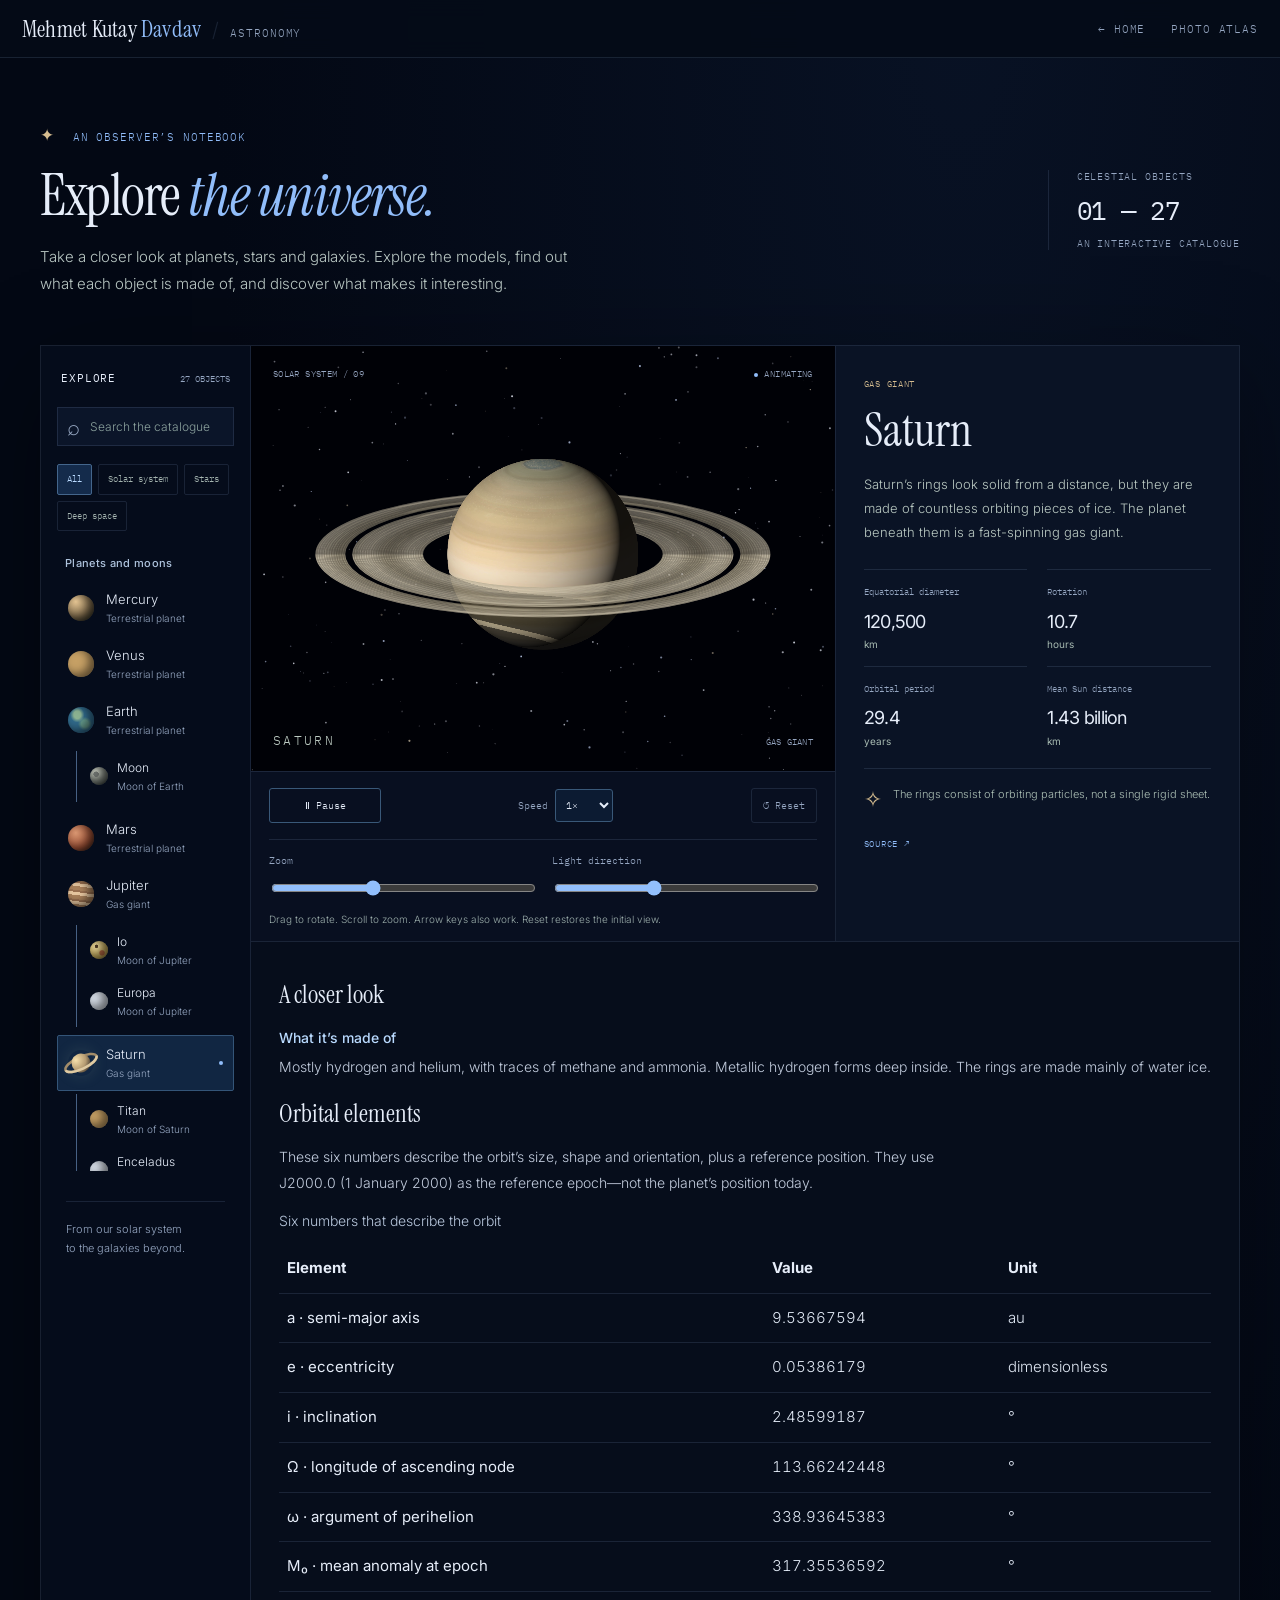
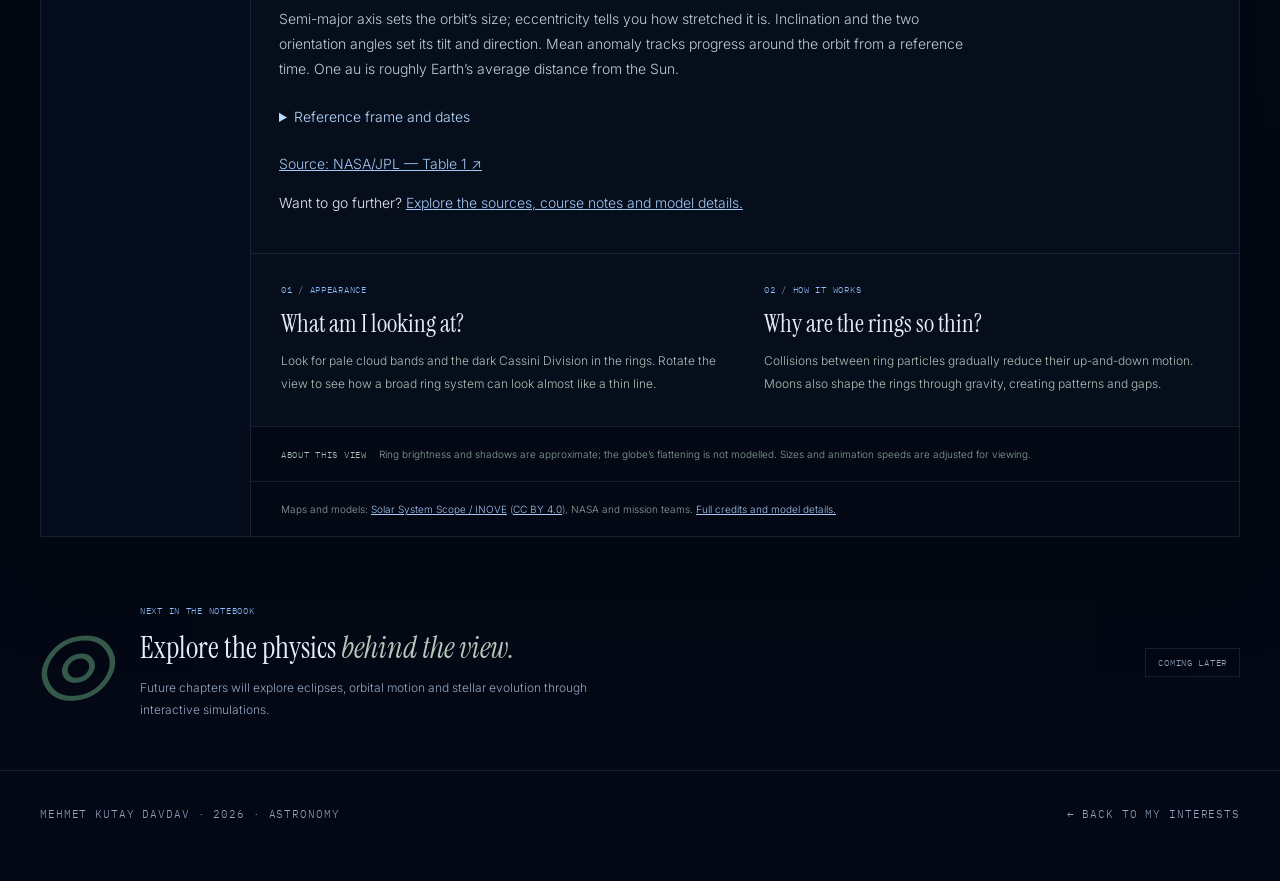
==== commit 54a22b1e: "Unify astronomy rotation controls and add Io and nearby stars" ====
--- a/astronomi/index.html
+++ b/astronomi/index.html
@@ -44,7 +44,7 @@
 
     <section class="astro-workspace" aria-label="Celestial object catalogue">
       <aside class="astro-library" aria-labelledby="library-title">
-        <div class="astro-library-heading"><h2 class="mono" id="library-title">Explore</h2><span class="mono" id="object-count" role="status">24 objects</span></div>
+        <div class="astro-library-heading"><h2 class="mono" id="library-title">Explore</h2><span class="mono" id="object-count" role="status">27 objects</span></div>
         <label class="astro-sr-only" for="object-search">Search celestial objects</label>
         <div class="astro-search"><span aria-hidden="true">⌕</span><input id="object-search" type="search" placeholder="Search the catalogue…" autocomplete="off"></div>
         <div class="astro-filters" id="category-filters" aria-label="Object categories"></div>
--- a/astronomi/astronomi.css
+++ b/astronomi/astronomi.css
@@ -30,6 +30,12 @@
 .astronomi .astro-filter[aria-pressed="true"]{background:#142B4B;border-color:#44668C;color:#B9DAFF}
 .astro-object-list{list-style:none;margin:0;padding:0;display:flex;flex-direction:column;gap:4px}
 .astro-object-list li{min-width:0}
+.astro-group-list,.astro-moon-list{list-style:none;margin:0;padding:0}
+.astro-group-title{font-size:11px;font-weight:500;line-height:1.5;letter-spacing:.03em;color:#AEC3DD;margin:19px 8px 8px}
+.astro-catalog-group:first-child .astro-group-title{margin-top:4px}
+.astro-moon-list{margin:3px 0 8px 19px;padding-left:7px;border-left:1px solid #476184}
+.astronomi .astro-moon-list .astro-object-button{gap:9px;padding:8px 5px;min-height:46px;font-size:12px}
+.astro-moon-list .astro-mini{width:18px;height:18px}
 .astronomi .astro-object-button{display:flex;align-items:center;gap:12px;width:100%;min-height:56px;padding:9px 10px;border:1px solid transparent;border-radius:2px;text-align:left;background:transparent;color:var(--paper);font-size:13px;cursor:pointer}
 .astro-object-button:hover{background:#0D1E36}
 .astronomi .astro-object-button[aria-pressed="true"]{background:#112642;border-color:#345578}
@@ -44,8 +50,9 @@
 .astro-mini[data-kind="moon"]{background:radial-gradient(circle at 34% 40%,#6F7470 0 16%,transparent 18%),radial-gradient(circle at 34% 25%,#C1C5B9,#686F69 65%,#18211D)}
 .astro-mini[data-kind="mars"]{background:radial-gradient(circle at 30% 30%,#D99772,#994E34 60%,#281B16)}
 .astro-mini[data-kind="jupiter"]{background:repeating-linear-gradient(8deg,#A9815B 0 4px,#E6C69F 4px 7px,#997050 7px 9px)}
-.astro-mini[data-kind="saturn"]{width:23px;height:23px;margin-left:2px;margin-right:1px}
-.astro-mini[data-kind="saturn"]::after{content:"";position:absolute;width:35px;height:10px;border:3px solid #B9A487;border-radius:50%;left:-6px;top:7px;transform:rotate(-28deg)}
+.astro-mini[data-kind="saturn"]{width:26px;height:26px;margin:0;background:none;box-shadow:none}
+.astro-mini[data-kind="saturn"]::before{content:"";position:absolute;width:40px;height:32px;left:50%;top:50%;transform:translate(-50%,-50%);background:center/contain no-repeat url("data:image/svg+xml,%3Csvg%20xmlns%3D%22http%3A%2F%2Fwww.w3.org%2F2000%2Fsvg%22%20viewBox%3D%220%200%2040%2032%22%3E%3Cdefs%3E%3CradialGradient%20id%3D%22s%22%20cx%3D%22.32%22%20cy%3D%22.25%22%20r%3D%22.8%22%3E%3Cstop%20stop-color%3D%22%23F6DFAB%22%2F%3E%3Cstop%20offset%3D%22.65%22%20stop-color%3D%22%23B59B72%22%2F%3E%3Cstop%20offset%3D%221%22%20stop-color%3D%22%23514537%22%2F%3E%3C%2FradialGradient%3E%3C%2Fdefs%3E%3Cg%20transform%3D%22rotate(-25%2020%2016)%22%3E%3Cellipse%20cx%3D%2220%22%20cy%3D%2216%22%20rx%3D%2217%22%20ry%3D%226%22%20fill%3D%22none%22%20stroke%3D%22%23A28C69%22%20stroke-width%3D%222.5%22%2F%3E%3Ccircle%20cx%3D%2220%22%20cy%3D%2216%22%20r%3D%229.5%22%20fill%3D%22url(%23s)%22%2F%3E%3Cpath%20d%3D%22M3%2016%20A17%206%200%200%200%2037%2016%22%20fill%3D%22none%22%20stroke%3D%22%23DFCAA2%22%20stroke-width%3D%222.5%22%2F%3E%3C%2Fg%3E%3C%2Fsvg%3E")}
+.astro-mini[data-kind="saturn"]::after{content:none}
 .astro-mini[data-kind="neutron"]{width:17px;height:17px;margin:4px;background:#C3EAF4;box-shadow:0 0 10px #88BDDF}
 .astro-mini[data-kind="blackhole"]{background:#010505;box-shadow:0 0 0 2px #B08257,0 0 12px #C2824F66}
 .astro-mini[data-kind="nebula"]{background:radial-gradient(ellipse at 34% 38%,#A2C8C1,transparent 50%),radial-gradient(ellipse at 65% 60%,#926D98,transparent 65%);box-shadow:none}
@@ -143,6 +150,12 @@
 .astronomi input[type=range]{width:100%;min-width:0;accent-color:#92BFFC;padding:0;cursor:pointer}
 .astronomi .astro-object-list{scrollbar-color:#345578 #050C1B;scrollbar-width:thin}
 @media(min-width:701px){.astronomi .astro-object-list{max-height:620px;overflow-y:auto;overscroll-behavior:contain}}
+@media(max-width:700px){
+  .astronomi .astro-object-list{display:block;max-height:340px;overflow:auto;overscroll-behavior:contain}
+  .astronomi .astro-object-button{min-width:0;min-height:48px}
+  .astronomi .astro-moon-list .astro-object-button small{display:block;font-size:10px;letter-spacing:0}
+  .astro-group-title{margin-top:16px}
+}
 .astro-mini[data-kind=uranus]{background:#8DC6D3}
 .astro-mini[data-kind=neptune]{background:#376AAE}
 .astro-mini[data-kind=venus],.astro-mini[data-kind=titan]{background:#C6A065}
@@ -150,3 +163,13 @@
 .astro-mini[data-kind=redgiant]{background:#EA7042;box-shadow:0 0 14px #DE583B60}
 .astro-mini[data-kind=bennu],.astro-mini[data-kind=comet]{border-radius:36% 54% 31% 46%;background:#7F7A74}
 .astro-mini[data-kind=andromeda]{background:radial-gradient(ellipse,#FBE6BF,#879BC766,transparent 70%);transform:rotate(-30deg) scaleY(.5)}
+
+/* Compact icons keep the same centre and reserve a consistent 26px slot. */
+.astro-mini[data-kind=redgiant]{background:radial-gradient(circle at 32% 28%,#FFD294,#D66E36 48%,#78361F);box-shadow:0 0 9px #DE583B40,inset -2px -2px 4px #713017}
+.astro-mini[data-kind=whitedwarf]{background:radial-gradient(circle at 40% 35%,#FFF,#E8F4FF 50%,#84B5DE 85%,#416580);box-shadow:0 0 8px #9DD7FF60}
+.astro-mini[data-kind=neutron]{background:radial-gradient(circle at 35% 30%,#FFF,#CAEAFE 55%,#5D94C5);box-shadow:0 0 8px #88BDDF88}
+.astro-mini[data-kind=blackhole]{background:radial-gradient(ellipse at center,#000 0 42%,#FFE2AC 47%,#DC8744 53%,#5D3018 62%,transparent 72%);box-shadow:none}
+
+.astro-mini[data-kind=io]{background:radial-gradient(ellipse at 36% 30%,#4B3823 0 8%,transparent 12%),radial-gradient(ellipse at 67% 66%,#AD6540 0 13%,transparent 19%),radial-gradient(circle at 35% 30%,#E4D39B,#BFA554 65%,#695737)}
+.astro-mini[data-kind=reddwarf]{background:radial-gradient(circle at 36% 30%,#FFD6AE,#DB9666 65%,#8E5339);box-shadow:0 0 7px #D8916633}
+.astro-mini[data-kind=sunlike]{background:radial-gradient(circle at 36% 30%,#FFFCF2,#F7E8C9 65%,#CFB68D);box-shadow:0 0 7px #F7E8C944}
